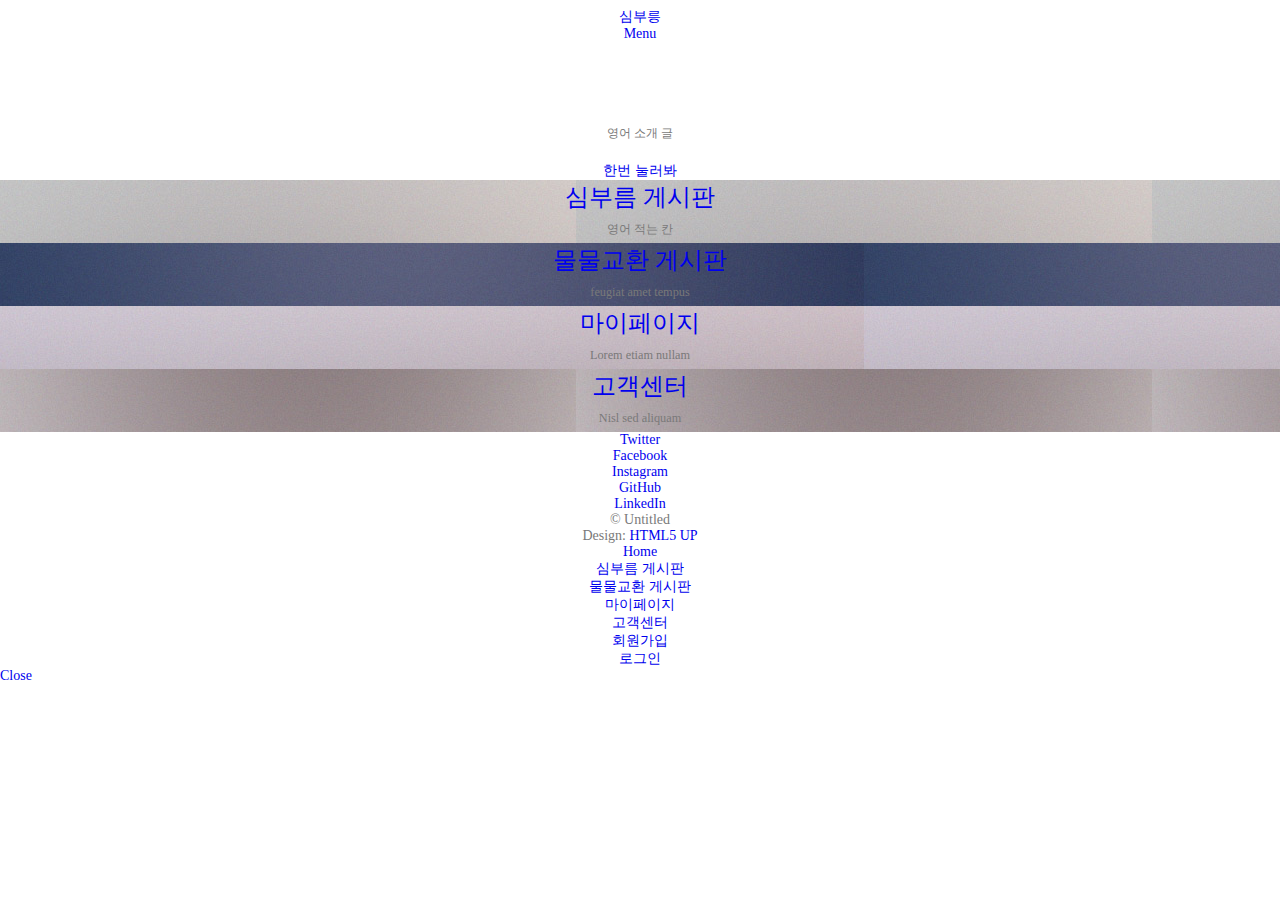
==== deliveryService/src/main/webapp/index.html @ dd6a8af1 "html, css 추가" ====
<!DOCTYPE HTML>
<!--
	Forty by HTML5 UP
	html5up.net | @ajlkn
	Free for personal and commercial use under the CCA 3.0 license (html5up.net/license)
-->
<html>
	<head>
		<title>심부릉</title>
		<meta charset="utf-8" />
		<meta name="viewport" content="width=device-width, initial-scale=1, user-scalable=no" />
		<link rel="stylesheet" href="assets/css/main.css" />
		<noscript><link rel="stylesheet" href="assets/css/noscript.css" /></noscript>
	</head>
	<body class="is-preload">

		<!-- Wrapper -->
			<div id="wrapper">

				<!-- Header -->
					<header id="header" class="alt">
						<a href="index.html" class="logo"><strong>심부릉</strong></a>
						<nav>
							<a href="#menu">Menu</a>
						</nav>
					</header>

				<!-- Menu -->
					<nav id="menu">
						<ul class="links">
							<li><a href="index.html">Home</a></li>
							<li><a href="deliveryBoard.html">심부름 게시판</a></li>
							<li><a href="Exchange.html">물물교환 게시판</a></li>
							<li><a href="myPage.html">마이페이지</a></li>
							<li><a href="callCenter.html">고객센터</a></li>
						</ul>
						<ul class="actions stacked">
							<li><a href="#" class="button fit">회원가입</a></li>
							<li><a href="login.html" class="button fit">로그인</a></li>
						</ul>
					</nav>

				<!-- Banner -->
					<section id="banner" class="major">
						<div class="inner">
							<header class="major">
								<h1>전대생 어서오고</h1>
							</header>
							<div class="content">
								<p>영어 소개 글</p>
								<ul class="actions">
									<li><a href="#one" class="button next scrolly">한번 눌러봐</a></li>
								</ul>
							</div>
						</div>
					</section>

				<!-- Main -->
					<div id="main">

						<!-- One -->
							<section id="one" class="tiles">
								<article>
									<span class="image">
										<img src="images/pic01.jpg" alt="" />
									</span>
									<header class="major">
										<h3><a href="deliveryBoard.html" class="link">심부름 게시판</a></h3>
										<p>영어 적는 칸</p>
									</header>
								</article>
								<article>
									<span class="image">
										<img src="images/pic02.jpg" alt="" />
									</span>
									<header class="major">
										<h3><a href="Exchange.html" class="link">물물교환 게시판</a></h3>
										<p>feugiat amet tempus</p>
									</header>
								</article>
								<article>
									<span class="image">
										<img src="images/pic03.jpg" alt="" />
									</span>
									<header class="major">
										<h3><a href="myPage.html" class="link">마이페이지</a></h3>
										<p>Lorem etiam nullam</p>
									</header>
								</article>
								<article>
									<span class="image">
										<img src="images/pic04.jpg" alt="" />
									</span>
									<header class="major">
										<h3><a href="callCenter.html" class="link">고객센터</a></h3>
										<p>Nisl sed aliquam</p>
									</header>
								</article>
								<!--  <article>
									<span class="image">
										<img src="images/pic05.jpg" alt="" />
									</span>
									<header class="major">
										<h3><a href="landing.html" class="link">Consequat</a></h3>
										<p>Ipsum dolor sit amet</p>
									</header>
								</article>
								<article>
									<span class="image">
										<img src="images/pic06.jpg" alt="" />
									</span>
									<header class="major">
										<h3><a href="landing.html" class="link">Etiam</a></h3>
										<p>Feugiat amet tempus</p>
									</header>
								</article>-->
							</section>

						<!-- Two -->
						<!-- <section id="two">
								<div class="inner">
									<header class="major">
										<h2>Massa libero</h2>
									</header>
									<p>Nullam et orci eu lorem consequat tincidunt vivamus et sagittis libero. Mauris aliquet magna magna sed nunc rhoncus pharetra. Pellentesque condimentum sem. In efficitur ligula tate urna. Maecenas laoreet massa vel lacinia pellentesque lorem ipsum dolor. Nullam et orci eu lorem consequat tincidunt. Vivamus et sagittis libero. Mauris aliquet magna magna sed nunc rhoncus amet pharetra et feugiat tempus.</p>
									<ul class="actions">
										<li><a href="landing.html" class="button next">Get Started</a></li>
									</ul>
								</div>
							</section> -->

					</div>

				<!-- Contact 
					<section id="contact">
						<div class="inner">
							<section>
								<form method="post" action="#">
									<div class="fields">
										<div class="field half">
											<label for="name">Name</label>
											<input type="text" name="name" id="name" />
										</div>
										<div class="field half">
											<label for="email">Email</label>
											<input type="text" name="email" id="email" />
										</div>
										<div class="field">
											<label for="message">Message</label>
											<textarea name="message" id="message" rows="6"></textarea>
										</div>
									</div>
									<ul class="actions">
										<li><input type="submit" value="Send Message" class="primary" /></li>
										<li><input type="reset" value="Clear" /></li>
									</ul>
								</form>
							</section>
							<section class="split">
								<section>
									<div class="contact-method">
										<span class="icon solid alt fa-envelope"></span>
										<h3>Email</h3>
										<a href="#">information@untitled.tld</a>
									</div>
								</section>
								<section>
									<div class="contact-method">
										<span class="icon solid alt fa-phone"></span>
										<h3>Phone</h3>
										<span>(000) 000-0000 x12387</span>
									</div>
								</section>
								<section>
									<div class="contact-method">
										<span class="icon solid alt fa-home"></span>
										<h3>Address</h3>
										<span>1234 Somewhere Road #5432<br />
										Nashville, TN 00000<br />
										United States of America</span>
									</div>
								</section>
							</section>
						</div>
					</section>-->

				<!-- Footer -->
					<footer id="footer">
						<div class="inner">
							<ul class="icons">
								<li><a href="#" class="icon brands alt fa-twitter"><span class="label">Twitter</span></a></li>
								<li><a href="#" class="icon brands alt fa-facebook-f"><span class="label">Facebook</span></a></li>
								<li><a href="#" class="icon brands alt fa-instagram"><span class="label">Instagram</span></a></li>
								<li><a href="#" class="icon brands alt fa-github"><span class="label">GitHub</span></a></li>
								<li><a href="#" class="icon brands alt fa-linkedin-in"><span class="label">LinkedIn</span></a></li>
							</ul>
							<ul class="copyright">
								<li>&copy; Untitled</li><li>Design: <a href="https://html5up.net">HTML5 UP</a></li>
							</ul>
						</div>
					</footer>

			</div>

		<!-- Scripts -->
			<script src="assets/js/jquery.min.js"></script>
			<script src="assets/js/jquery.scrolly.min.js"></script>
			<script src="assets/js/jquery.scrollex.min.js"></script>
			<script src="assets/js/browser.min.js"></script>
			<script src="assets/js/breakpoints.min.js"></script>
			<script src="assets/js/util.js"></script>
			<script src="assets/js/main.js"></script>

	</body>
</html>
---- deliveryService/src/main/webapp/assets/css/main.css ----
/*
Author: Bootstrapthemes
Author URI: http://bootstrapthemes.co
*/
/* ==========================================================================
   Author's custom styles
   ========================================================================== */
html,
body {
    background-color: #fff;
    font-size: 14px;
    color: #797979;
    width: 100%;
    padding: 0;
    margin-left: 0;
    margin-right: 0;
    font-weight: 300;
    width:100%;
    font-family: 'ralewayregular';
}
.preloader {
    position: fixed;
    top: 0;
    left: 0;
    right: 0;
    bottom: 0;
    background-color: #fefefe;
    z-index: 99999;
    height: 100%;
    width: 100%;
    overflow: hidden !important;
}

.loaded {
    width: 60px;
    height: 60px;
    position: absolute;
    left: 50%;
    top: 50%;
    background-image: url(../images/loading.gif);
    background-repeat: no-repeat;
    background-position: center;
    -moz-background-size: cover;
    background-size: cover;
    margin: -20px 0 0 -20px;
}
img {
    -moz-user-select: none;
    -webkit-user-select: none;
    -ms-user-select: none;
    user-select: none;
    -webkit-user-drag: none;
    user-drag: none;
}
a,
a:hover,
a:active,
a:focus {
    text-decoration: none;
    outline: none;
}
a,
button,
a span {
    -webkit-transition: 0.2s ease-in-out;
    -o-transition: 0.2s ease-in-out;
    transition: 0.2s ease-in-out;
}

.btn:focus,
.btn:active {
    outline: inherit;
}
*,
*:before,
*:after {
    -webkit-box-sizing: border-box;
    -moz-box-sizing: border-box;
    box-sizing: border-box;
    /*    direction: rtl;*/
}
p {
    margin: 0 0 15px;

}

.clear {
    clear: both;
}

img {
    max-width: 100%;
}
textarea,
input[type="text"],
input[type="password"],
input[type="datetime"],
input[type="datetime-local"],
input[type="date"],
input[type="month"],
input[type="time"],
input[type="week"],
input[type="number"],
input[type="email"],
input[type="url"],
input[type="search"],
input[type="tel"],
input[type="color"],
.uneditable-input {
    outline: none;
}

.form-control {
    display: inline-block;
    height: 38px;
    padding: 10px 2px;
    font-size: 14px;
    line-height: 1.42857143;
    color: #000;
    background-color: #fff;
    background-image: none;
    border: 0px solid #ccc;
    border-radius: 0px;
    -webkit-box-shadow: inset 0 0px 0px rgba(0,0,0,.00);
    box-shadow: inset 0 0px 0px rgba(0,0,0,.00);
    -webkit-transition: border-color ease-in-out .15s,-webkit-box-shadow ease-in-out .15s;
    -o-transition: border-color ease-in-out .15s,box-shadow ease-in-out .15s;
    transition: border-color ease-in-out .15s,box-shadow ease-in-out .15s;
    border-bottom: 2px solid #ddd;
}
/*.form-control:focus {
    border-color: #bcefeb;
}*/
.form-control:focus {
    border-color: #bcefeb;
    outline: 0;
    -webkit-box-shadow: inset 0 0px 0px rgba(0,0,0,.075),0 0 0px rgba(102,175,233,.6);
    box-shadow: inset 0 0px 0px rgba(0,0,0,.075),0 0 0px rgba(102,175,233,.6);
}
h1,h2,h3,p,div{
	text-align: center;
}

h1,
h2,
h3 {
    font-weight: 300;
    margin: 0;
    text-align: center;
}
h4,
h5 {
    font-weight: 300;
    margin: 0;
    line-height: 2rem;
}
h1 {
    font-family: 'open_sansbold';
    font-size: 5.143rem;
    line-height: 5.5rem;
    color:#fff;
    letter-spacing: .4rem;
}
h2 {
    font-family: 'source_sans_probold';
    font-size:2.571rem;
    line-height: 3rem;
    text-transform: uppercase;

}
h3 {
    font-family: 'source_sans_proregular';
    font-size:1.714rem;
    line-height: 2.5rem; 
    color:#fff;
}
h4 {
    font-family: 'open_sanssemibold';
    font-size: 1.286rem;
    line-height: 2rem;
    margin-bottom: 1rem;
    text-transform: uppercase;
}
/*h5 {
    font-size: 1.125rem;
    margin-bottom: 1rem;
    color:#223d61;
    text-transform: uppercase;
}
h6 {
    font-size: 1rem;
    margin-bottom: .9rem;
}*/
p {
    line-height: 2rem;
    font-size: 0.875rem;
}
p:last-child {
    margin-bottom: 0px;
}
/*.home-wrap h1,*/
.home-wrap h2,
.home-wrap h3,
.home-wrap h4,
.home-wrap h5,
.home-wrap p {
    color: #ffffff;
    /*font-family: 'roboto', sans-serif;*/
}
.textwhite {
    color: #fff;
}
.colorstext {
    color: #5e9a28;
}
.coloricon i {
    color: #5e9a28;
}
.colorsbg {
    background: #5e9a28;
    color: #ffffff;
}

.lightbg {
    background-color: #f9f9f9;
}
.transition {
    -webkit-transition: all 300ms linear;
    -moz-transition: all 300ms linear;
    -o-transition: all 300ms linear;
    -ms-transition: all 300ms linear;
    transition: all 300ms linear;
}

.outofsectiontext{
    margin-top: 40px;
}

/*
Section
*/
.sections {
    padding-top:85px;
    padding-bottom: 105px;
    /*overflow: hidden;*/
}
.sections.footer {
    padding-bottom: 80px;
}
section .subtitle h5 {
    margin-top: 10px;
    font-size: 1.3rem;
}
.parallax-section {
    max-width: 100%;
    color: #ffffff;
}
section .title-half h2 {
    font-size: 3rem;
    line-height: 4rem;
    font-weight: 300;
    margin-bottom: 1.4rem;
}
section .subtitle-half h5 {
    font-weight: 100;
    font-size: 17px;
}
ul{
    margin:0;
    padding:0;
    list-style:none;
}

.heading {
    margin-bottom: 4rem;
}
.overlay {
    background-color: rgba(230,190,136);
    width: 100%;
    height: 100%;
}
/*.map-overlay {
    background-color: rgba(255, 114, 0, 0.75);
    width: 100%;
    height:auto;
}
.video_overlay {
    background-color: rgba(41, 39, 34, 0.75);
    width: 100%;
    height: auto;
}*/

.no-padding {
    padding: 0 !important;
    margin:0 !important;
}
.fluid-blocks-col {
    padding: 70px 40px 0 80px;
}
.fluid-blocks-col-right {
    padding: 70px 80px 0 40px;
}
/*
Separator
*/
.separator {
    width: 10px;
    height: 10px;
    margin: 20px auto;
    background: #e74c3c;
    position: relative;
    display: inline-block;
    border-radius: 50%;
}
.separator:after {
    position: absolute;
    left:5%;
    bottom:4px;
    height: 1px;
    width: 80px;
    background: #eee;
    content:"";
    display: inline-block;
    margin-left: 20px;
}
.separator:before {
    position: absolute;
    right: 5%;
    bottom:4px;
    height: 1px;
    width: 80px;
    background: #eee;
    content:"";
    display: inline-block;
    margin-right: 20px;
}
.separator2 {
    height: 4px;
    width:40px;
    margin: 10px 0px;
    background: #eeeeee;
    position: relative;
}

.separator3 {
    height: 2px;
    width: 40px;
    margin:20px auto;
    background: #888888;
}
.separator4 {
    height: 2px;
    width: 30px;
    margin:20px 0px;
    background: #f38181;
}


.divider{
    height: 1px;
    background: #eee;
    width:100%;
    overflow: hidden;
}
/*section:nth-of-type(odd) {
    background-color: #F9F9F9;
}*/
/*
Button
*/
.btn-primary.active.focus,
.btn-primary.active:focus,
.btn-primary.active:hover,
.btn-primary:active.focus,
.btn-primary:active:focus,
.btn-primary:active:hover,
.open > .dropdown-toggle.btn-primary.focus,
.open > .dropdown-toggle.btn-primary:focus,
.open > .dropdown-toggle.btn-primary:hover,
.btn-primary.focus,
.btn-primary:focus,
.btn-primary.disabled,
.btn-primary.disabled:hover {
    color: #ffffff;
    background-color: #e74c3c;
    border-color: #e74c3c;
}
.btn-primary:hover, .btn-primary:focus, .btn-primary.focus, .btn-primary:active, .btn-primary.active, .open>.dropdown-toggle.btn-primary {
    color: #fff;
    background-color: #e74c3c;
    border-color: #e74c3c;
}
.btn {
    display: inline-block;
    min-width: 150px;
    text-align: center;
    color: #fff;
    letter-spacing: 1px;
    margin: 0;
    font-size:0.8125rem;
    border-radius: 0px;
    margin-top: 20px;
    transition: .5s;
    border: 1px solid #e74c3c;
    font-family: 'open_sansbold';
    padding: 0.8rem 3rem;
    transition: all 0.6s;
    border-radius: 2px;

}
.btn:hover{
    box-shadow: 0px 2px 2px 1px rgba(221, 221, 221, 0.6);
    color:#fff;
}
.btn-default{
    background: transparent;
    border:1px solid #fff;
    padding: 1.125rem 3rem;
}
.btn-default:hover{
    background: #e74c3c;
    border:1px solid #e74c3c;
}
.btn-lg{
    background: #e74c3c;
    padding: 1.125rem 3rem;
}
.btn-md{
    background: #999999;
    padding: 1rem 2rem;
    border: 1px solid transparent;
}

/*
Extra height css
*/
.margin-top-20 {
    margin-top: 20px;
}
.margin-bottom-20 {
    margin-bottom: 20px;
}
.margin-top-40 {
    margin-top: 40px;
}
.margin-bottom-40 {
    margin-bottom: 40px;
}
.margin-top-60 {
    margin-top: 60px;
}
.margin-80 {
    margin-top: 80px;
    margin-bottom: 80px;
}
.margin-bottom-60 {
    margin-bottom: 60px;
}
.margin-top-80 {
    margin-top: 80px;
}
.margin-bottom-80 {
    margin-bottom: 80px;
}
.m_t_10{
    margin-right:10px;
}
.padding-top-20 {
    padding-top: 1.33rem;
}
.padding-bottom-20 {
    padding-bottom: 1.33rem;
}
.padding-top-40 {
    padding-top: 2.66rem;
}
.padding-bottom-40 {
    padding-bottom: 2.66rem;
}
.padding-top-60 {
    padding-top: 5rem;
}
.padding-bottom-60 {
    padding-bottom: 5rem;
}
.padding-top-90 {
    padding-top: 6.429rem;
}
.padding-bottom-90 {
    padding-bottom: 6.429rem;
}
.padding-bottom-0 {
    padding-bottom: 0;
}
.p_l_r{
    padding-left: 5.714rem;
    padding-right: 5.714rem;
}
/*padding*/
.padding-twenty {
    padding: 10px 0;
}
.padding-fourty {
    padding: 20px 0;
}
.padding-sixty {
    padding: 30px 0;
}
.padding-eighty {
    padding: 40px 0;
}
h1 span {
    color: #5e9a28;
    font-weight: 400;
}

/*for placeholder changes*/

input::-webkit-input-placeholder {
    color: #ddd;
}
input::-moz-placeholder {
    color: #ddd;
}
input::-ms-input-placeholder {
    color: #ddd;
}

/*for image bg*/


/*.img-bg{
  background: url(../images/home-msg.jpg) no-repeat center top fixed;
  background-size
  -moz-background-size: cover;
  -webkit-background-size: cover;
  -o-background-size: cover;
  background-size: cover;
  width: 100%;
  overflow: hidden;
}*/
/* navbar section */
.menu-scroll {
    padding-top: 0px;
    padding-bottom: 0px;
    position: fixed;
    top: 0; 
    left: 0; 
    right: 0; 
    z-index: 300;
    box-shadow: 0 6px 12px rgba(0, 0, 0, .175);
    -webkit-box-shadow: 0 6px 12px rgba(0, 0, 0, .175);
    background-color:rgba(34, 61, 97, 0.64);
    -webkit-transition:all .3s;
    -moz-transition:all .3s;
    transition:all .3s;
    height: 75px;

}
.main_menu_bg{
    margin-top: 0px;
    background-color: transparent;
}
.main_menu_bg .navbar-default {
    background-color: transparent; 
    border-color: transparent; 
    transition: all .6s;
    margin: 15px auto;
}
.navbar-default .navbar-nav>li>a:hover, .navbar-default .navbar-nav>li>a:focus{
    color:#e74c3c;
    background: transparent;
}
.main_menu_bg .navbar {}

.main_menu_bg .navbar-default .navbar-nav>.active>a, .navbar-default .navbar-nav>.active>a:hover, .navbar-default .navbar-nav>.active>a:focus{
    color: #e74c3c;
    padding-bottom: 22px;
    border-bottom: 1px solid #e74c3c;
    background: transparent;

}

.main_menu_bg .navbar-nav>li>a {
    padding-top: 15px;
    padding-bottom: 20px;
    text-transform: uppercase;
    font-size: 0.875rem;
    color: #fff;
}
.navbar-brand {
    padding: 0px 15px;
}
.navbar-brand>img {
    max-width: 80%;
}
.navbar-default .navbar-nav>.open>a, .navbar-default .navbar-nav>.open>a:hover, .navbar-default .navbar-nav>.open>a:focus{
    background-color:transparent;
    color:#f5c239;

}

.dropdown-menu {
    min-width: 160px;
    padding: 0px;
    margin: 2px 0 0;
    font-size: 14px;
    text-align: left;
    list-style: none;
    background-color: transparent;
    -webkit-background-clip: padding-box;
    background-clip: padding-box; 
    border: 0px solid #ccc; 
    border: 0px solid rgba(0,0,0,.15); 
    border-radius: 0px; 
    -webkit-box-shadow: 0 0px 0px rgba(0,0,0,.175); 
    box-shadow: 0 0px 0px 
}

/*.dropdown-menu .navbar-form .form-group input[type="text"]{
    background-color:rgba(34, 61, 97, 0.68);
    border: 1px solid #e74c3c;
    color:#e74c3c;
    width: 300px;
}
.dropdown-menu .navbar-form .form-group .form-control::-webkit-input-placeholder{
    color: #e74c3c;
    opacity: 1; 
}
.dropdown-menu .navbar-form {
    margin-right: -30px;
}*/

/* .scrooldown{
    position: absolute;
    left: 48.5%;
    bottom: -2%;
    width: 40px;
    height: 40px;
    line-height: 48px;
    background: #f4f5f9;
    border-radius: 50%;
    text-align: center;
    z-index: 9;
}*/
.scrooldown a i{
    font-size:1.5rem;
    color:#e74c3c;
}


.culmn{
    width:100%;
    overflow: hidden;
}
/*heading title all area*/
.head_title{
    margin-bottom:90px;
}
.head_title h3{
    color:#413d4b;
}
.head_title .subtitle{
    margin-top:30px;
}
/*home section*/
.home{
    background: url(../images/homebg.jpg) no-repeat center center;
    background-size: cover;
}
.home_skew_border{
    position: relative;
}
.home_skew_border:after{
    position: absolute;
    left:0;
    bottom:0;
    content: "";
    width: 0;
    height: 0;
    border-bottom: 86px solid #fff;
    border-right: 680px solid transparent;

}
.home_skew_border:before{
    position: absolute;
    right:0;
    bottom:0;
    content: "";
    width: 0;
    height: 0;
    border-bottom: 86px solid #fff;
    border-left: 680px solid transparent;
}
.main_home{
    padding-top: 250px;
    padding-bottom: 250px;
    display: block;
}


.main_home h1{
    color: #fff;
    margin-bottom:20px;
}
.main_home p{
    color: #fff;
    max-width: 60%;
    margin: 0 auto;
    padding-bottom: 30px;
    font-size:1.125rem;

}

.slick-prev:hover, .slick-prev:focus, .slick-next:hover, .slick-next:focus {
    color: #fff;
    outline: none;
    background: #e74c3c;
}
.slick-arrow{
    background: #ddd;
    color:#000;
}
.main_home_slider i{
    width:40px;
    height: 40px;
    line-height: 40px;
    color:#fff;
    background: #e74c3c;
}
.main_home_slider i.nextprevleft{
    width:40px;
    height: 40px;
    line-height: 40px;
    color:#000;
    background: #716a65;
    float: left;
    position: absolute;
    z-index: 999;
    top: 400px;
    font-size:1.5rem;
    transition: all 0.6s;
    left:-60px;
}
.main_home_slider i.nextprevright{
    width: 40px;
    height: 40px;
    line-height: 40px;
    color: #000;
    background: #716a65;
    float: right;
    position: absolute;
    z-index: 999;
    top: 400px;
    font-size:1.5rem;
    transition: all 0.6s;
    right: -50px;
}
.main_home_slider i.nextprevleft:hover{
    color:#fff;
    background: #e74c3c;
}
.main_home_slider i.nextprevright:hover{
    color: #fff;
    background: #e74c3c;
}

/*==================================================================
            Feature section Style
====================================================================*/

.main_feature{}
.main_feature .single_feature{}
.main_feature .single_feature:hover .single_feature_icon{
    border-color:#e74c3c;
    transform: rotate(45deg);
}
.main_feature .single_feature:hover .single_feature_icon i{
    transform: rotate(-45deg);
}
.main_feature .single_feature:hover h4{
    color:#e74c3c;
}
.main_feature .single_feature .single_feature_icon{
    border:1px solid #ddd;
    width:70px;
    height: 70px;
    line-height: 70px;
    margin:20px auto;
    transition: all 0.6s;
}
.main_feature .single_feature i{
    margin-bottom:30px;
    color:#e74c3c;
    transition: all 0.6s;
}
.main_feature .single_feature h4{
    transition: all 0.6s;
}

/*==================================================================
            History section Style
====================================================================*/
.main_history{

}
.main_history .single_history_content .head_title h2{
    border-left:6px solid #e74c3c;
    padding-left: 30px;
}


/*==================================================================
            service section Style
====================================================================*/
.main_service .head_title{
    padding: 100px 0px 40px 0px;
    margin-bottom: 0px;
}
.main_service .head_title h2{
    margin-right: 12%;
    border-right: 6px solid #e74c3c;
    color:#fff;
    padding-right: 5%;
}
.main_service .single_service_img {
    position: relative;
    height: 676px;
}
.main_service .single_service_img img {
    width: 100%;
    height: 100%;
}

.main_service .single_service.single_service_text {
    margin-right:0px;
    background: #202020;
}
.main_service .single_service.single_service_text .single_service_icon i{
    background: #f4f5f9;
    width:70px;
    height: 70px;
    line-height: 70px;
    text-align: center;
    color:#e74c3c;
    position: relative;
    z-index: 9;
    border:5px solid rgba(0, 0, 0, 0.2);
    border-radius: 50%;
    font-size: 1.875rem;
}

.main_service .single_service.single_service_text .single_service_right_text {
    width: 96%;
}
.main_service .single_service.single_service_text .single_service_right_text h4{
    color:#e74c3c;
}
.main_service .single_service.single_service_text .single_service_right_text p{
    color:#999999;
    font-family: 'source_sans_proregular';
}
/*======================================================================
                    portfolio section css
========================================================================*/
.btn-md:active, .btn-md.active {
    background-image: none;
    outline: 0;
    -webkit-box-shadow: inset 0 0px 0px rgba(0,0,0,.125);
    box-shadow: inset 0 0px 0px rgba(0,0,0,.125);
}
button.btn-md:focus, .btn:active:focus, .btn.active:focus, .btn.focus, .btn:active.focus, .btn.active.focus{
    outline:none;
    color:#e74c3c;
}
button.btn-md {
    text-align: center;
    color: #444;
    letter-spacing: 1px;
    margin: 0;
    font-size: 0.8125rem;
    border-radius: 0px;
    margin-top: 0px;
    background-color: transparent;
    transition: .5s;
    border: 0px solid #e74c3c;
    font-family: 'montserratregular';
}
button.btn-md:hover {
    background-color: transparent;
    color: #e74c3c;
    text-decoration: none;
    border: 0px solid #f4720a;
}
.portfolio .toolbar{
    margin-bottom:50px;
}
#portfoliowork {  
    margin: 1rem 0;
    -webkit-column-count: 4; 
    -moz-column-count: 4;
    column-count: 4;
    -webkit-column-gap: 0rem;
    -moz-column-gap: 0rem;
    column-gap: 0rem;
    -webkit-column-width: 33.33333333333333%;
    -moz-column-width: 33.33333333333333%;
    column-width: 33.33333333333333%;
}
.tile { 
    display: none;

}
.scale-anm {
    margin: 0px;
    width: 100%;
    /*margin-bottom: -6px;*/
}


.tile img {
    height: auto;
    display: inline-block; 
    width: 100%;
}

.single_portfolio{
    position: relative;

}
.single_portfolio:hover .grid_item_overlay{
    opacity: 1;
}

.grid_item_overlay{
    position: absolute;
    left:10%;
    top:10%;
    width:80%;
    height: 80%;
    background: rgba(231,76,60,0.6);
    color:#fff;
    padding: 20px;
    opacity: 0;
    transition: 0.6s;
    padding-top:35%;
    z-index: 99;
}
.g_overlay_1{
    padding-top:16%;
}
.g_overlay_2{
    padding-top: 85%;
}

.grid_item_overlay a i{
    width:30px;
    height: 30px;
    line-height: 30px;
    text-align: center;
    border:1px solid #fff;
    color:#fff;
    display: inline-block;
    background: transparent;
}
.grid_item_overlay a:hover i{
    color:#e74c3c;
    background: #fff;
}

/*========================================================================
                    Study Section Css
==========================================================================*/
.study{
    background: #f4f5f9;
}
.main_study_area{
    overflow: hidden;
}
.slick-active{
    outline: none;
}
.single_study_text{
    background: #fff;
    position: absolute;
    right:-15%;
    top:85px;
    width:100%;
    z-index: 9;
    padding: 10% 20%;
}
.single_study_text .s_study_icon{
    background: #e74c3c;
    width:60px;
    height: 60px;
    line-height: 60px;
    color:#fff;
    transform: rotate(45deg);
    margin: 30px auto;
}
.single_study_text .s_study_icon i{
    transform: rotate(-45deg);
}
.single_study_right_img{
    position: relative;
}


/*=====================================================================
                    counter section css
=======================================================================*/
.counter{
    background: url(../images/counterbg.jpg) no-repeat top center;
    background-size: cover;
}
.counter .main_counter_area{
    padding:80px 20px;
}

.main_counter_area .single_counter h2{
    color:#fff;
    font-size:2.8125rem;
}
.main_counter_area .single_counter i{
    color: #fff;
    font-size: 1.875rem;
    display: inline-block;
    border: 1px solid #fff;
    width: 70px;
    height: 70px;
    line-height: 70px;
    border-radius: 50%;
    margin-bottom: 30px;
    margin-top: 20px;
}
.main_counter_area .single_counter h4{
    color:#fff;
    font-size:0.8125rem;
    text-transform: lowercase;
}

/* Pricing2 Section */

.main_pricing_area{
    overflow: hidden;
}

.single_pricing{
    text-align: center;
    margin-top: 20px;
    transition: all 0.35s ease-in-out;
    -moz-transition: all 0.35s ease-in-out;
    -webkit-transition: all 0.35s ease-in-out;
    -o-transition: all 0.35s ease-in-out;
    -ms-transition: all 0.35s ease-in-out;
}
.single_pricing:hover{
    box-shadow: 0px 1px 10px 1px #ccc;

}
.pricing_business .pricing_head{
    background:#e74c3c;
}
.pricing_business .pricing_head .p_r{
    color:#e74c3c;
}
.pricing_business .pricing_head h3{
    color:#fff;
}
.pricing_business .btn-md{
    background: #e74c3c;
}


.pricing_head{
    padding: 30px 0px;
    background: #999999;
    position: relative;
    height: 200px;  
}
.pricing_head h3{
    text-transform:uppercase;
    color:#fff;
    font-size:24px;
}
.pricing_head .pricing_price{
    background: #fff;
    position: absolute;
    left: 30%;
    bottom: -30%;
    width: 150px;
    height: 150px;
    margin:0 auto;
    padding: 30px 0px;
    border-radius: 50%;
    box-shadow: 0px 0px 0px 10px rgba(244,245,249,0.3);
}
.pricing_head .pricing_price .p_r{
    font-family: 'source_sans_probold';
    font-size:2.822rem;
}
.pricing_head .pricing_price .m_t{
    font-family: 'source_sans_proregular';
    font-size:0.941rem;
}
.pricing_body{
    background: #f4f5f9;
    padding: 80px 0px 30px 0px;
}
.single_pricing ul{


}
.single_pricing ul li{
    line-height:45px;
    height:45px;
    font-size:18px;
    font-family: 'open_sanssemibold';
}

.single_pricing a{
    margin-top:30px;
}



/*video section css*/

/*.video{
    background: url(../images/videobg.jpg) no-repeat top center;
    background-size:cover;
}
.video .main_video{
    padding: 220px 0px 160px 0px;
    overflow: hidden;
}
.video .icon{}
.video .icon h3{
    color:#fff;
    margin-top:30px;
    margin-bottom: 0px;
}*/


/*about section css*/





/* Team section css */
.main_team_area{
    background: url(../images/teambg.jpg) no-repeat scroll top center;
    background-size: cover;
    position: relative;
    height: 650px;
}
.main_team_area:before{
    width: 100%;
    height: 100%;
    position: absolute;
    left:0;
    bottom:0;
    content:"";
    background: url(../images/teambg2.png) no-repeat bottom center;  
}
.main_team ul li{
    text-align: center;

}
.main_team ul li:nth-child(1){
    width: 15%;
    display: inline-block;
    float: left;
    margin-left: 3%;
    position: absolute;
    left:1%;
    top:96%;
}
.main_team ul li:nth-child(2){
    width: 15%;
    display: inline-block;
    float: left;
    margin-left: 3%;
    position: absolute;
    left:19%;
    top:85%;
}
.main_team ul li:nth-child(3){
    width: 15%;
    display: inline-block;
    float: left;
    margin-left: 3%;
    position: absolute;
    left:37%;
    top:87%;
}
.main_team ul li:nth-child(4){
    width: 15%;
    display: inline-block;
    float: left;
    margin-left: 3%;
    position: absolute;
    left:55%;
    top:97%;
}
.main_team ul li:nth-child(5){
    width: 15%;
    display: inline-block;
    float: left;
    margin-left: 3%;
    position: absolute;
    left:73%;
    top:94%;
}
.main_team ul li .single_team_img img{
    width:60px;
    height: 60px;
    margin:20px auto;
    border-radius: 50%;
    box-shadow: 0px 0px 0px 3px rgba(231, 76, 60, 0.65);
}

li:hover .single_team_img img{
    transform: scale(1.08);
}
li:hover .single_team_text{
    opacity: 1;
}
li .single_team_text{
    padding: 10px 20px;
    width:100%;
    opacity:0;
    transition: all 0.6s;
    text-align: center;
    display: block;
    height: 80px;
}
li .single_team_text h4{
    margin-bottom: .0rem;
    display: inline-block;
    text-transform:none ;
    color:#e74c3c;
}
li .single_team_text p{
    color:#fff;
}




/* Carousel */
.testimonial{
    background: url(../images/testbg.jpg) no-repeat center center;
    background-size: cover;
}
.main_testimonial {
    color:#fff;
}
.main_testimonial .single_testimonial i{
    color:#fff;
    margin-bottom:30px;
    font-size:2rem;
    padding: 2px;
}
.main_testimonial .single_testimonial p{
    color:#fff;
    letter-spacing: .03rem;
}
.main_testimonial .single_testimonial .single_test_author{
    margin-bottom:40px;
    display: inline-block;
}
.main_testimonial .single_testimonial .single_test_author h4{
    color:#fff;
    margin-bottom:0px;
    font-size:1rem;
}
.main_testimonial .single_testimonial .single_test_author h4 span{
    font-family: 'ralewayregular'; 
}
.main_testimonial .single_testimonial .single_test_author p{
    color:#fff;
}

.main_testimonial .owl-theme .owl-dots .owl-dot span {
    -webkit-border-radius: 0px;
    -moz-border-radius: 0px;
    border-radius: 0px;
    transform: rotate(0deg);
}

/*====================================================================
                        clogo section css
======================================================================*/
.clogo{
    background: #f4f5f9;
}
.main_clogo{
    overflow: hidden;
}
.main_clogo a{
    height: 100px;
    display: inline-block;
    width: 100%;
    overflow: hidden;
    line-height: 100px;
    background: #fff;
    margin-bottom:30px;
    box-shadow: 1px 1px 1px 0px rgba(0,0,0, 0.25);
}


/*=================================================================
                            Blog Section
===================================================================*/
.blog{
    background: #f4f5f9;
}


.main_blog_content .single_blog_area .single_blog_text{
    background: #e74e3e;
    padding: 70px 30px 70px 50px;
    position: relative;
}
.main_blog_content .single_blog_area .single_blog_text.s_b_left:after{
    position: absolute;
    left:-8%;
    top:45%;
    content:"";
    width: 0;
    height: 0;
    border-top: 30px solid transparent;
    border-right: 30px solid #e74e3e;;
    border-bottom: 30px solid transparent;
}
.main_blog_content .single_blog_area .single_blog_text.s_b_right:after{
    position: absolute;
    right: -8%;
    top:45%;
    content:"";
    z-index: 9;
    width: 0;
    height: 0;
    border-top: 30px solid transparent;
    border-left: 30px solid #e74e3e;;
    border-bottom: 30px solid transparent;
}
.main_blog_content .single_blog_area .single_blog_text a.read_more{
    color:#fff;
}
.main_blog_content .single_blog_area .single_blog_img{
    width:100%;
    height: 417px;
    display: inline-block;
}
.main_blog_content .single_blog_area .single_blog_img img{
    width:100%;
    height: 100%;
}
/*contact section css*/
.contact{
    background:#f4f5f9;

}
.contact_info_content{
    background: #fff;
    overflow: hidden;
    box-shadow: 0px 0px 0px 3px rgba(0, 0, 0, 0.01);
}
.contact_info_content h3{
    color:#e74e3e;
    font-family: 'source_sans_prosemibold';
    margin-bottom: 19px;
}
.contact_info_content h4{
    font-family: 'open_sansregular';
}
.contact_info_content h4{
    margin:0;
    padding: 0;
}
.single_contant_left{
    background: #fff;
    overflow: hidden;
    box-shadow: 0px 0px 0px 3px rgba(0, 0, 0, 0.01);
}
.single_contact_info{
    margin-bottom:45px;
    overflow: hidden;
}

/*====================================================================
                        Trail Section 
======================================================================*/
.main_trial_area{
    background: url(../images/trailbg.jpg) no-repeat top center;
    overflow: hidden;
    background-size: cover;
    color:#fff;
}
.main_trial h2{
    text-transform: none;
    font-family: 'open_sansregular';
}
.main_trial h2 span{
    font-family: 'open_sansbold';
}
.main_trial h4{
    font-family: 'open_sansregular';
    text-transform: none;
}


/*=================================================================
                        footer section
===================================================================*/
.footer{
    background: #000000;
}
.main_footer{
    overflow: hidden;
    padding: 20px 0px;
}

.main_footer .flowus a i{
    color:#fff;
    font-size:1rem;
    padding: 5px;
    border-radius: 0;
    width:30px;
    height:30px;
    text-align: center;
    line-height: 18px;
    margin-top:10px;
}
.main_footer .flowus a i:hover{
    color:#e74c3c;
}

.copyright_text{
    text-align: right;
}
.copyright_text p{
    color:#fff;
    line-height: 25px;
    max-width: 100%;
    padding-top: 15px;
}
.copyright_text p i{
    padding:0px 10px;
    color:#ff0000;
}
.copyright_text p a{
    padding:0px 10px;
    color:#e74c3c;
}



/* scrollup */

.scrollup{
    width: 30px;
    height: 30px;
    border-radius: 15px;
    opacity: .3;
    position: fixed;
    bottom: 20px;
    right: 25px;
    color: #fff;
    cursor: pointer;
    background-color: #000;
    z-index: 1000;
    transition: opacity .5s, background-color .5s;
    -moz-transition: opacity .5s, background-color .5s;
    -webkit-transition: opacity .5s, background-color .5s;
}

.scrollup:hover {
    background: #e74c3c;
    opacity: 1;
}

.scrollup i {
    font-size: 13px;
    position: absolute;
    opacity: 1;
    color: #fff;
    left: 50%;
    top: 50%;
    margin-top: -7px;
    margin-left: -6px;
    text-decoration: none;

}
---- deliveryService/src/main/webapp/assets/css/noscript.css ----
/*
	Forty by HTML5 UP
	html5up.net | @ajlkn
	Free for personal and commercial use under the CCA 3.0 license (html5up.net/license)
*/

/* Banner */

	body.is-preload #banner:after {
		opacity: 0.85;
	}

	body.is-preload #banner > .inner {
		-moz-filter: none;
		-webkit-filter: none;
		-ms-filter: none;
		filter: none;
		-moz-transform: none;
		-webkit-transform: none;
		-ms-transform: none;
		transform: none;
		opacity: 1;
	}
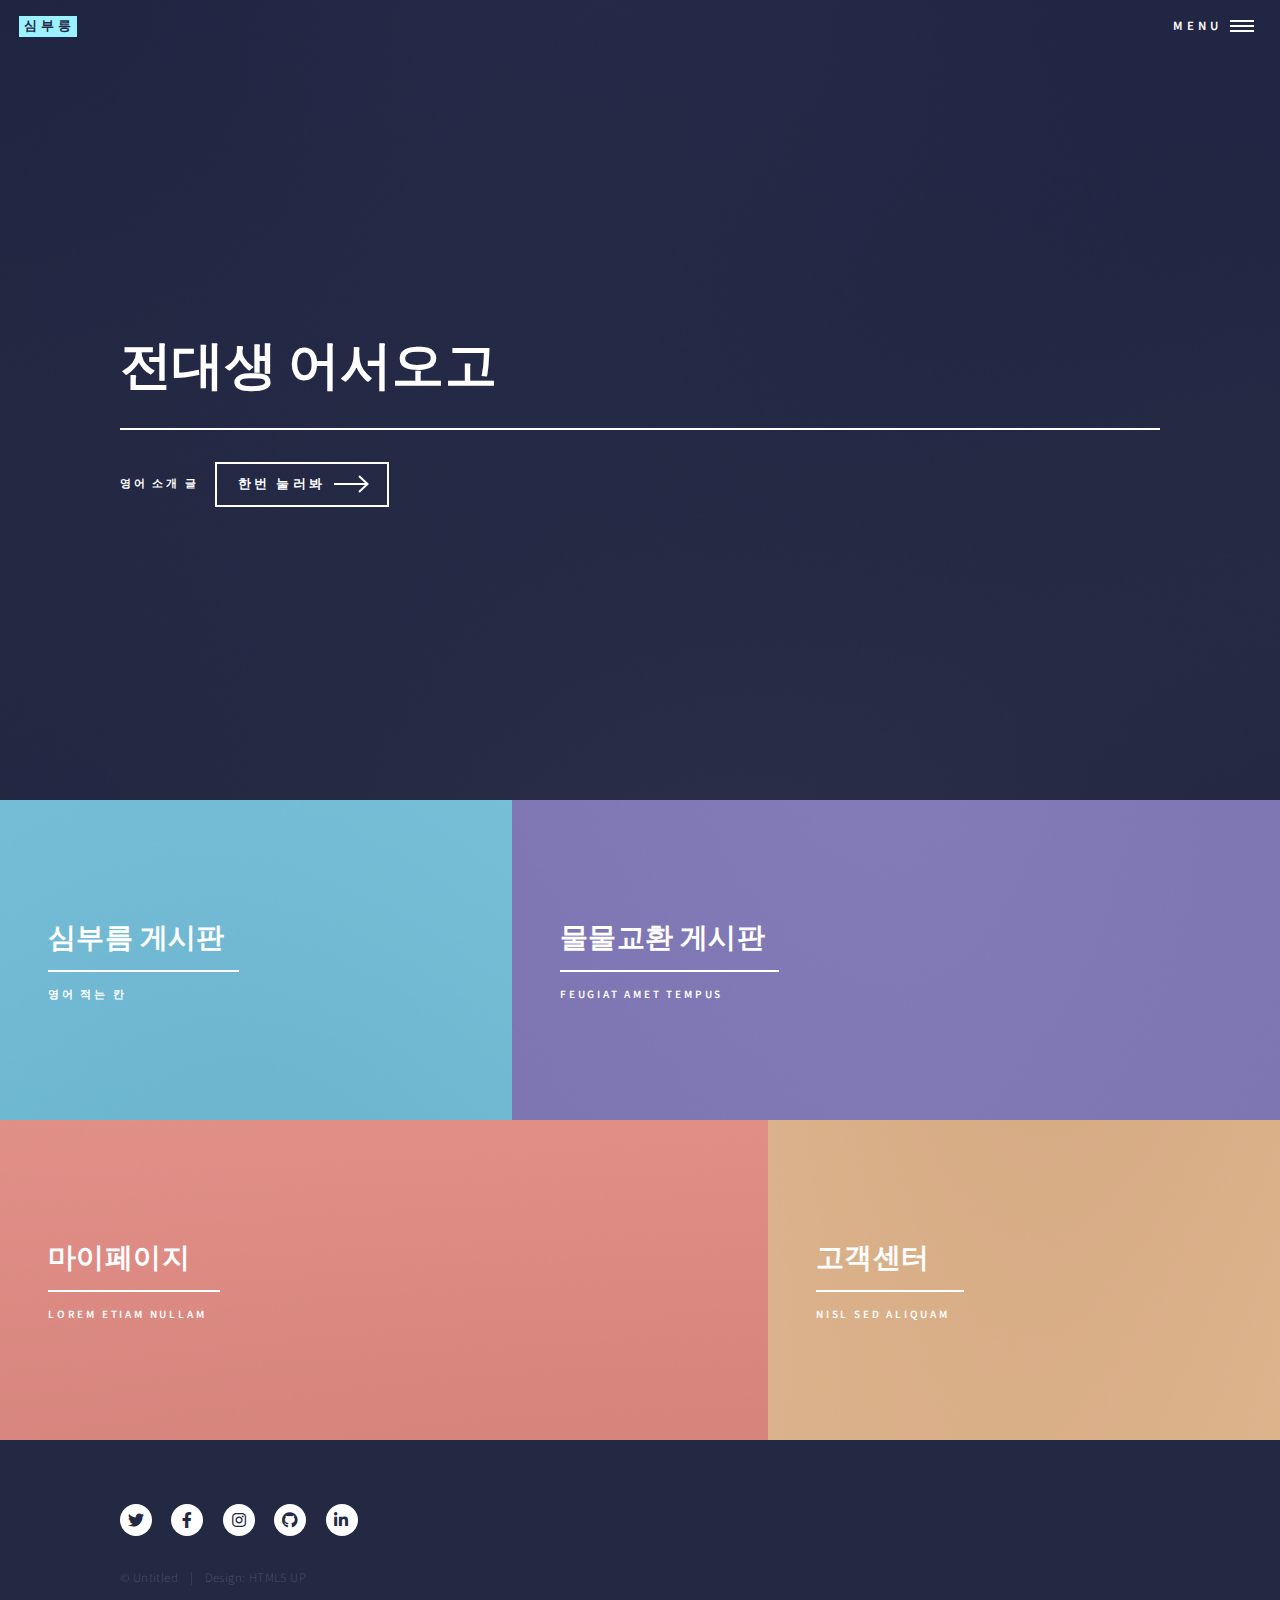
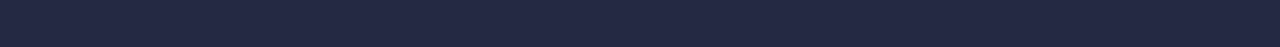
==== commit 5a1c3775: "html에서 main.css -> deliverymain.css 경로 수정" ====
--- a/deliveryService/src/main/webapp/index.html
+++ b/deliveryService/src/main/webapp/index.html
@@ -9,7 +9,7 @@
 		<title>심부릉</title>
 		<meta charset="utf-8" />
 		<meta name="viewport" content="width=device-width, initial-scale=1, user-scalable=no" />
-		<link rel="stylesheet" href="assets/css/main.css" />
+		<link rel="stylesheet" href="assets/css/deliverymain.css" />
 		<noscript><link rel="stylesheet" href="assets/css/noscript.css" /></noscript>
 	</head>
 	<body class="is-preload">
--- a/deliveryService/src/main/webapp/assets/css/deliverymain.css
+++ b/deliveryService/src/main/webapp/assets/css/deliverymain.css
@@ -0,0 +1,3958 @@
+@import url(fontawesome-all.min.css);
+@import url("https://fonts.googleapis.com/css?family=Source+Sans+Pro:300,300italic,600,600italic");
+
+/*
+	Forty by HTML5 UP
+	html5up.net | @ajlkn
+	Free for personal and commercial use under the CCA 3.0 license (html5up.net/license)
+*/
+/* ���� ��ü ���� css !! */
+
+html, body, div, span, applet, object,
+iframe, h1, h2, h3, h4, h5, h6, p, blockquote,
+pre, a, abbr, acronym, address, big, cite,
+code, del, dfn, em, img, ins, kbd, q, s, samp,
+small, strike, strong, sub, sup, tt, var, b,
+u, i, center, dl, dt, dd, ol, ul, li, fieldset,
+form, label, legend, table, caption, tbody,
+tfoot, thead, tr, th, td, article, aside,
+canvas, details, embed, figure, figcaption,
+footer, header, hgroup, menu, nav, output, ruby,
+section, summary, time, mark, audio, video {
+	margin: 0;
+	padding: 0;
+	border: 0;
+	font-size: 100%;
+	font: inherit;
+	vertical-align: baseline;
+	text-decoration: none;
+	text-decoration-line: none;
+	}
+
+article, aside, details, figcaption, figure,
+footer, header, hgroup, menu, nav, section {
+	display: block;}
+
+body {
+	line-height: 1;
+}
+
+ol, ul {
+	list-style: none;
+}
+
+blockquote, q {
+	quotes: none;
+}
+
+	blockquote:before, blockquote:after, q:before, q:after {
+		content: '';
+		content: none;
+	}
+
+table {
+	border-collapse: collapse;
+	border-spacing: 0;
+}
+
+body {
+	-webkit-text-size-adjust: none;
+}
+
+mark {
+	background-color: transparent;
+	color: inherit;
+}
+
+input::-moz-focus-inner {
+	border: 0;
+	padding: 0;
+}
+
+input, select, textarea {
+	-moz-appearance: none;
+	-webkit-appearance: none;
+	-ms-appearance: none;
+	appearance: none;
+}
+
+/* Basic */
+
+	@-ms-viewport {
+		width: device-width;
+	}
+
+	body {
+		-ms-overflow-style: scrollbar;
+	}
+
+	@media screen and (max-width: 480px) {
+
+		html, body {
+			min-width: 320px;
+		}
+
+	}
+
+	html {
+		box-sizing: border-box;
+	}
+
+	*, *:before, *:after {
+		box-sizing: inherit;
+	}
+
+	body {
+		background: #242943;
+	}
+
+		body.is-preload *, body.is-preload *:before, body.is-preload *:after {
+			-moz-animation: none !important;
+			-webkit-animation: none !important;
+			-ms-animation: none !important;
+			animation: none !important;
+			-moz-transition: none !important;
+			-webkit-transition: none !important;
+			-ms-transition: none !important;
+			transition: none !important;
+		}
+
+/* Type */
+
+	body, input, select, textarea {
+		color: #ffffff;
+		font-family: "Source Sans Pro", Helvetica, sans-serif;
+		font-size: 17pt;
+		font-weight: 300;
+		letter-spacing: 0.025em;
+		line-height: 1.65;
+	}
+
+		@media screen and (max-width: 1680px) {
+
+			body, input, select, textarea {
+				font-size: 14pt;
+			}
+
+		}
+
+		@media screen and (max-width: 1280px) {
+
+			body, input, select, textarea {
+				font-size: 12pt;
+			}
+
+		}
+
+		@media screen and (max-width: 360px) {
+
+			body, input, select, textarea {
+				font-size: 11pt;
+			}
+
+		}
+
+	a {
+		-moz-transition: color 0.2s ease-in-out, border-bottom-color 0.2s ease-in-out;
+		-webkit-transition: color 0.2s ease-in-out, border-bottom-color 0.2s ease-in-out;
+		-ms-transition: color 0.2s ease-in-out, border-bottom-color 0.2s ease-in-out;
+		transition: color 0.2s ease-in-out, border-bottom-color 0.2s ease-in-out;
+		
+		color: inherit;
+		text-decoration: none;
+	}
+
+		a:hover {
+			border-bottom-color: transparent;
+			color: #9bf1ff !important;
+		}
+
+		a:active {
+			color: #53e3fb !important;
+		}
+
+	strong, b {
+		color: #ffffff;
+		font-weight: 600;
+	}
+
+	em, i {
+		font-style: italic;
+	}
+
+	p {
+		margin: 0 0 2em 0;
+	}
+
+	h1, h2, h3, h4, h5, h6 {
+		color: #ffffff;
+		font-weight: 600;
+		line-height: 1.65;
+		margin: 0 0 1em 0;
+	}
+
+		h1 a, h2 a, h3 a, h4 a, h5 a, h6 a {
+			color: inherit;
+			border-bottom: 0;
+		}
+
+	h1 {
+		font-size: 2.5em;
+	}
+
+	h2 {
+		font-size: 1.75em;
+	}
+
+	h3 {
+		font-size: 1.35em;
+	}
+
+	h4 {
+		font-size: 1.1em;
+	}
+
+	h5 {
+		font-size: 0.9em;
+	}
+
+	h6 {
+		font-size: 0.7em;
+	}
+
+	@media screen and (max-width: 736px) {
+
+		h1 {
+			font-size: 2em;
+		}
+
+		h2 {
+			font-size: 1.5em;
+		}
+
+		h3 {
+			font-size: 1.25em;
+		}
+
+	}
+
+	sub {
+		font-size: 0.8em;
+		position: relative;
+		top: 0.5em;
+	}
+
+	sup {
+		font-size: 0.8em;
+		position: relative;
+		top: -0.5em;
+	}
+
+	blockquote {
+		border-left: solid 4px rgba(212, 212, 255, 0.1);
+		font-style: italic;
+		margin: 0 0 2em 0;
+		padding: 0.5em 0 0.5em 2em;
+	}
+
+	code {
+		background: rgba(212, 212, 255, 0.035);
+		font-family: "Courier New", monospace;
+		font-size: 0.9em;
+		margin: 0 0.25em;
+		padding: 0.25em 0.65em;
+	}
+
+	pre {
+		-webkit-overflow-scrolling: touch;
+		font-family: "Courier New", monospace;
+		font-size: 0.9em;
+		margin: 0 0 2em 0;
+	}
+
+		pre code {
+			display: block;
+			line-height: 1.75;
+			padding: 1em 1.5em;
+			overflow-x: auto;
+		}
+
+	hr {
+		border: 0;
+		border-bottom: solid 1px rgba(212, 212, 255, 0.1);
+		margin: 2em 0;
+	}
+
+		hr.major {
+			margin: 3em 0;
+		}
+
+	.align-left {
+		text-align: left;
+	}
+
+	.align-center {
+		text-align: center;
+	}
+
+	.align-right {
+		text-align: right;
+	}
+
+/* Row */
+
+	.row {
+		display: flex;
+		flex-wrap: wrap;
+		box-sizing: border-box;
+		align-items: stretch;
+		text-align: center;
+	}
+
+		.row > * {
+			box-sizing: border-box;
+		}
+
+		.row.gtr-uniform > * > :last-child {
+			margin-bottom: 0;
+		}
+
+		.row.aln-left {
+			justify-content: flex-start;
+		}
+
+		.row.aln-center {
+			justify-content: center;
+		}
+
+		.row.aln-right {
+			justify-content: flex-end;
+		}
+
+		.row.aln-top {
+			align-items: flex-start;
+		}
+
+		.row.aln-middle {
+			align-items: center;
+		}
+
+		.row.aln-bottom {
+			align-items: flex-end;
+		}
+
+		.row > .imp {
+			order: -1;
+		}
+
+		.row > .col-1 {
+			width: 8.33333%;
+		}
+
+		.row > .off-1 {
+			margin-left: 8.33333%;
+		}
+
+		.row > .col-2 {
+			width: 16.66667%;
+		}
+
+		.row > .off-2 {
+			margin-left: 16.66667%;
+		}
+
+		.row > .col-3 {
+			width: 25%;
+		}
+
+		.row > .off-3 {
+			margin-left: 25%;
+		}
+
+		.row > .col-4 {
+			width: 33.33333%;
+		}
+
+		.row > .off-4 {
+			margin-left: 33.33333%;
+		}
+
+		.row > .col-5 {
+			width: 41.66667%;
+		}
+
+		.row > .off-5 {
+			margin-left: 41.66667%;
+		}
+
+		.row > .col-6 {
+			width: 50%;
+			padding-bottom: 50px;
+		}
+
+		.row > .off-6 {
+			margin-left: 50%;
+		}
+
+		.row > .col-7 {
+			width: 58.33333%;
+		}
+
+		.row > .off-7 {
+			margin-left: 58.33333%;
+		}
+
+		.row > .col-8 {
+			width: 66.66667%;
+		}
+
+		.row > .off-8 {
+			margin-left: 66.66667%;
+		}
+
+		.row > .col-9 {
+			width: 75%;
+		}
+
+		.row > .off-9 {
+			margin-left: 75%;
+		}
+
+		.row > .col-10 {
+			width: 83.33333%;
+		}
+
+		.row > .off-10 {
+			margin-left: 83.33333%;
+		}
+
+		.row > .col-11 {
+			width: 91.66667%;
+		}
+
+		.row > .off-11 {
+			margin-left: 91.66667%;
+		}
+
+		.row > .col-12 {
+			width: 100%;
+		}
+
+		.row > .off-12 {
+			margin-left: 100%;
+		}
+
+		.row.gtr-0 {
+			margin-top: 0;
+			margin-left: 0em;
+		}
+
+			.row.gtr-0 > * {
+				padding: 0 0 0 0em;
+			}
+
+			.row.gtr-0.gtr-uniform {
+				margin-top: 0em;
+			}
+
+				.row.gtr-0.gtr-uniform > * {
+					padding-top: 0em;
+				}
+
+		.row.gtr-25 {
+			margin-top: 0;
+			margin-left: -0.5em;
+		}
+
+			.row.gtr-25 > * {
+				padding: 0 0 0 0.5em;
+			}
+
+			.row.gtr-25.gtr-uniform {
+				margin-top: -0.5em;
+			}
+
+				.row.gtr-25.gtr-uniform > * {
+					padding-top: 0.5em;
+				}
+
+		.row.gtr-50 {
+			margin-top: 0;
+			margin-left: -1em;
+		}
+
+			.row.gtr-50 > * {
+				padding: 0 0 0 1em;
+			}
+
+			.row.gtr-50.gtr-uniform {
+				margin-top: -1em;
+			}
+
+				.row.gtr-50.gtr-uniform > * {
+					padding-top: 1em;
+				}
+
+		.row {
+			margin-top: 0;
+			margin-left: -2em;
+		}
+
+			.row > * {
+				padding: 0 0 0 2em;
+			}
+
+			.row.gtr-uniform {
+				margin-top: -2em;
+			}
+
+				.row.gtr-uniform > * {
+					padding-top: 2em;
+				}
+
+		.row.gtr-150 {
+			margin-top: 0;
+			margin-left: -3em;
+		}
+
+			.row.gtr-150 > * {
+				padding: 0 0 0 3em;
+			}
+
+			.row.gtr-150.gtr-uniform {
+				margin-top: -3em;
+			}
+
+				.row.gtr-150.gtr-uniform > * {
+					padding-top: 3em;
+				}
+
+		.row.gtr-200 {
+			margin-top: 0;
+			margin-left: -4em;
+		}
+
+			.row.gtr-200 > * {
+				padding: 0 0 0 4em;
+			}
+
+			.row.gtr-200.gtr-uniform {
+				margin-top: -4em;
+			}
+
+				.row.gtr-200.gtr-uniform > * {
+					padding-top: 4em;
+				}
+
+		@media screen and (max-width: 1680px) {
+
+			.row {
+				display: flex;
+				flex-wrap: wrap;
+				box-sizing: border-box;
+				align-items: stretch;
+			}
+
+				.row > * {
+					box-sizing: border-box;
+				}
+
+				.row.gtr-uniform > * > :last-child {
+					margin-bottom: 0;
+				}
+
+				.row.aln-left {
+					justify-content: flex-start;
+				}
+
+				.row.aln-center {
+					justify-content: center;
+				}
+
+				.row.aln-right {
+					justify-content: flex-end;
+				}
+
+				.row.aln-top {
+					align-items: flex-start;
+				}
+
+				.row.aln-middle {
+					align-items: center;
+				}
+
+				.row.aln-bottom {
+					align-items: flex-end;
+				}
+
+				.row > .imp-xlarge {
+					order: -1;
+				}
+
+				.row > .col-1-xlarge {
+					width: 8.33333%;
+				}
+
+				.row > .off-1-xlarge {
+					margin-left: 8.33333%;
+				}
+
+				.row > .col-2-xlarge {
+					width: 16.66667%;
+				}
+
+				.row > .off-2-xlarge {
+					margin-left: 16.66667%;
+				}
+
+				.row > .col-3-xlarge {
+					width: 25%;
+				}
+
+				.row > .off-3-xlarge {
+					margin-left: 25%;
+				}
+
+				.row > .col-4-xlarge {
+					width: 33.33333%;
+				}
+
+				.row > .off-4-xlarge {
+					margin-left: 33.33333%;
+				}
+
+				.row > .col-5-xlarge {
+					width: 41.66667%;
+				}
+
+				.row > .off-5-xlarge {
+					margin-left: 41.66667%;
+				}
+
+				.row > .col-6-xlarge {
+					width: 50%;
+				}
+
+				.row > .off-6-xlarge {
+					margin-left: 50%;
+				}
+
+				.row > .col-7-xlarge {
+					width: 58.33333%;
+				}
+
+				.row > .off-7-xlarge {
+					margin-left: 58.33333%;
+				}
+
+				.row > .col-8-xlarge {
+					width: 66.66667%;
+				}
+
+				.row > .off-8-xlarge {
+					margin-left: 66.66667%;
+				}
+
+				.row > .col-9-xlarge {
+					width: 75%;
+				}
+
+				.row > .off-9-xlarge {
+					margin-left: 75%;
+				}
+
+				.row > .col-10-xlarge {
+					width: 83.33333%;
+				}
+
+				.row > .off-10-xlarge {
+					margin-left: 83.33333%;
+				}
+
+				.row > .col-11-xlarge {
+					width: 91.66667%;
+				}
+
+				.row > .off-11-xlarge {
+					margin-left: 91.66667%;
+				}
+
+				.row > .col-12-xlarge {
+					width: 100%;
+				}
+
+				.row > .off-12-xlarge {
+					margin-left: 100%;
+				}
+
+				.row.gtr-0 {
+					margin-top: 0;
+					margin-left: 0em;
+				}
+
+					.row.gtr-0 > * {
+						padding: 0 0 0 0em;
+					}
+
+					.row.gtr-0.gtr-uniform {
+						margin-top: 0em;
+					}
+
+						.row.gtr-0.gtr-uniform > * {
+							padding-top: 0em;
+						}
+
+				.row.gtr-25 {
+					margin-top: 0;
+					margin-left: -0.5em;
+				}
+
+					.row.gtr-25 > * {
+						padding: 0 0 0 0.5em;
+					}
+
+					.row.gtr-25.gtr-uniform {
+						margin-top: -0.5em;
+					}
+
+						.row.gtr-25.gtr-uniform > * {
+							padding-top: 0.5em;
+						}
+
+				.row.gtr-50 {
+					margin-top: 0;
+					margin-left: -1em;
+				}
+
+					.row.gtr-50 > * {
+						padding: 0 0 0 1em;
+					}
+
+					.row.gtr-50.gtr-uniform {
+						margin-top: -1em;
+					}
+
+						.row.gtr-50.gtr-uniform > * {
+							padding-top: 1em;
+						}
+
+				.row {
+					margin-top: 0;
+					margin-left: -2em;
+				}
+
+					.row > * {
+						padding: 0 0 0 2em;
+					}
+
+					.row.gtr-uniform {
+						margin-top: -2em;
+					}
+
+						.row.gtr-uniform > * {
+							padding-top: 2em;
+						}
+
+				.row.gtr-150 {
+					margin-top: 0;
+					margin-left: -3em;
+				}
+
+					.row.gtr-150 > * {
+						padding: 0 0 0 3em;
+					}
+
+					.row.gtr-150.gtr-uniform {
+						margin-top: -3em;
+					}
+
+						.row.gtr-150.gtr-uniform > * {
+							padding-top: 3em;
+						}
+
+				.row.gtr-200 {
+					margin-top: 0;
+					margin-left: -4em;
+				}
+
+					.row.gtr-200 > * {
+						padding: 0 0 0 4em;
+					}
+
+					.row.gtr-200.gtr-uniform {
+						margin-top: -4em;
+					}
+
+						.row.gtr-200.gtr-uniform > * {
+							padding-top: 4em;
+						}
+
+		}
+
+		@media screen and (max-width: 1280px) {
+
+			.row {
+				display: flex;
+				flex-wrap: wrap;
+				box-sizing: border-box;
+				align-items: stretch;
+			}
+
+				.row > * {
+					box-sizing: border-box;
+				}
+
+				.row.gtr-uniform > * > :last-child {
+					margin-bottom: 0;
+				}
+
+				.row.aln-left {
+					justify-content: flex-start;
+				}
+
+				.row.aln-center {
+					justify-content: center;
+				}
+
+				.row.aln-right {
+					justify-content: flex-end;
+				}
+
+				.row.aln-top {
+					align-items: flex-start;
+				}
+
+				.row.aln-middle {
+					align-items: center;
+				}
+
+				.row.aln-bottom {
+					align-items: flex-end;
+				}
+
+				.row > .imp-large {
+					order: -1;
+				}
+
+				.row > .col-1-large {
+					width: 8.33333%;
+				}
+
+				.row > .off-1-large {
+					margin-left: 8.33333%;
+				}
+
+				.row > .col-2-large {
+					width: 16.66667%;
+				}
+
+				.row > .off-2-large {
+					margin-left: 16.66667%;
+				}
+
+				.row > .col-3-large {
+					width: 25%;
+				}
+
+				.row > .off-3-large {
+					margin-left: 25%;
+				}
+
+				.row > .col-4-large {
+					width: 33.33333%;
+				}
+
+				.row > .off-4-large {
+					margin-left: 33.33333%;
+				}
+
+				.row > .col-5-large {
+					width: 41.66667%;
+				}
+
+				.row > .off-5-large {
+					margin-left: 41.66667%;
+				}
+
+				.row > .col-6-large {
+					width: 50%;
+				}
+
+				.row > .off-6-large {
+					margin-left: 50%;
+				}
+
+				.row > .col-7-large {
+					width: 58.33333%;
+				}
+
+				.row > .off-7-large {
+					margin-left: 58.33333%;
+				}
+
+				.row > .col-8-large {
+					width: 66.66667%;
+				}
+
+				.row > .off-8-large {
+					margin-left: 66.66667%;
+				}
+
+				.row > .col-9-large {
+					width: 75%;
+				}
+
+				.row > .off-9-large {
+					margin-left: 75%;
+				}
+
+				.row > .col-10-large {
+					width: 83.33333%;
+				}
+
+				.row > .off-10-large {
+					margin-left: 83.33333%;
+				}
+
+				.row > .col-11-large {
+					width: 91.66667%;
+				}
+
+				.row > .off-11-large {
+					margin-left: 91.66667%;
+				}
+
+				.row > .col-12-large {
+					width: 100%;
+				}
+
+				.row > .off-12-large {
+					margin-left: 100%;
+				}
+
+				.row.gtr-0 {
+					margin-top: 0;
+					margin-left: 0em;
+				}
+
+					.row.gtr-0 > * {
+						padding: 0 0 0 0em;
+					}
+
+					.row.gtr-0.gtr-uniform {
+						margin-top: 0em;
+					}
+
+						.row.gtr-0.gtr-uniform > * {
+							padding-top: 0em;
+						}
+
+				.row.gtr-25 {
+					margin-top: 0;
+					margin-left: -0.375em;
+				}
+
+					.row.gtr-25 > * {
+						padding: 0 0 0 0.375em;
+					}
+
+					.row.gtr-25.gtr-uniform {
+						margin-top: -0.375em;
+					}
+
+						.row.gtr-25.gtr-uniform > * {
+							padding-top: 0.375em;
+						}
+
+				.row.gtr-50 {
+					margin-top: 0;
+					margin-left: -0.75em;
+				}
+
+					.row.gtr-50 > * {
+						padding: 0 0 0 0.75em;
+					}
+
+					.row.gtr-50.gtr-uniform {
+						margin-top: -0.75em;
+					}
+
+						.row.gtr-50.gtr-uniform > * {
+							padding-top: 0.75em;
+						}
+
+				.row {
+					margin-top: 0;
+					margin-left: -1.5em;
+				}
+
+					.row > * {
+						padding: 0 0 0 1.5em;
+					}
+
+					.row.gtr-uniform {
+						margin-top: -1.5em;
+					}
+
+						.row.gtr-uniform > * {
+							padding-top: 1.5em;
+						}
+
+				.row.gtr-150 {
+					margin-top: 0;
+					margin-left: -2.25em;
+				}
+
+					.row.gtr-150 > * {
+						padding: 0 0 0 2.25em;
+					}
+
+					.row.gtr-150.gtr-uniform {
+						margin-top: -2.25em;
+					}
+
+						.row.gtr-150.gtr-uniform > * {
+							padding-top: 2.25em;
+						}
+
+				.row.gtr-200 {
+					margin-top: 0;
+					margin-left: -3em;
+				}
+
+					.row.gtr-200 > * {
+						padding: 0 0 0 3em;
+					}
+
+					.row.gtr-200.gtr-uniform {
+						margin-top: -3em;
+					}
+
+						.row.gtr-200.gtr-uniform > * {
+							padding-top: 3em;
+						}
+
+		}
+
+		@media screen and (max-width: 980px) {
+
+			.row {
+				display: flex;
+				flex-wrap: wrap;
+				box-sizing: border-box;
+				align-items: stretch;
+			}
+
+				.row > * {
+					box-sizing: border-box;
+				}
+
+				.row.gtr-uniform > * > :last-child {
+					margin-bottom: 0;
+				}
+
+				.row.aln-left {
+					justify-content: flex-start;
+				}
+
+				.row.aln-center {
+					justify-content: center;
+				}
+
+				.row.aln-right {
+					justify-content: flex-end;
+				}
+
+				.row.aln-top {
+					align-items: flex-start;
+				}
+
+				.row.aln-middle {
+					align-items: center;
+				}
+
+				.row.aln-bottom {
+					align-items: flex-end;
+				}
+
+				.row > .imp-medium {
+					order: -1;
+				}
+
+				.row > .col-1-medium {
+					width: 8.33333%;
+				}
+
+				.row > .off-1-medium {
+					margin-left: 8.33333%;
+				}
+
+				.row > .col-2-medium {
+					width: 16.66667%;
+				}
+
+				.row > .off-2-medium {
+					margin-left: 16.66667%;
+				}
+
+				.row > .col-3-medium {
+					width: 25%;
+				}
+
+				.row > .off-3-medium {
+					margin-left: 25%;
+				}
+
+				.row > .col-4-medium {
+					width: 33.33333%;
+				}
+
+				.row > .off-4-medium {
+					margin-left: 33.33333%;
+				}
+
+				.row > .col-5-medium {
+					width: 41.66667%;
+				}
+
+				.row > .off-5-medium {
+					margin-left: 41.66667%;
+				}
+
+				.row > .col-6-medium {
+					width: 50%;
+				}
+
+				.row > .off-6-medium {
+					margin-left: 50%;
+				}
+
+				.row > .col-7-medium {
+					width: 58.33333%;
+				}
+
+				.row > .off-7-medium {
+					margin-left: 58.33333%;
+				}
+
+				.row > .col-8-medium {
+					width: 66.66667%;
+				}
+
+				.row > .off-8-medium {
+					margin-left: 66.66667%;
+				}
+
+				.row > .col-9-medium {
+					width: 75%;
+				}
+
+				.row > .off-9-medium {
+					margin-left: 75%;
+				}
+
+				.row > .col-10-medium {
+					width: 83.33333%;
+				}
+
+				.row > .off-10-medium {
+					margin-left: 83.33333%;
+				}
+
+				.row > .col-11-medium {
+					width: 91.66667%;
+				}
+
+				.row > .off-11-medium {
+					margin-left: 91.66667%;
+				}
+
+				.row > .col-12-medium {
+					width: 100%;
+				}
+
+				.row > .off-12-medium {
+					margin-left: 100%;
+				}
+
+				.row.gtr-0 {
+					margin-top: 0;
+					margin-left: 0em;
+				}
+
+					.row.gtr-0 > * {
+						padding: 0 0 0 0em;
+					}
+
+					.row.gtr-0.gtr-uniform {
+						margin-top: 0em;
+					}
+
+						.row.gtr-0.gtr-uniform > * {
+							padding-top: 0em;
+						}
+
+				.row.gtr-25 {
+					margin-top: 0;
+					margin-left: -0.375em;
+				}
+
+					.row.gtr-25 > * {
+						padding: 0 0 0 0.375em;
+					}
+
+					.row.gtr-25.gtr-uniform {
+						margin-top: -0.375em;
+					}
+
+						.row.gtr-25.gtr-uniform > * {
+							padding-top: 0.375em;
+						}
+
+				.row.gtr-50 {
+					margin-top: 0;
+					margin-left: -0.75em;
+				}
+
+					.row.gtr-50 > * {
+						padding: 0 0 0 0.75em;
+					}
+
+					.row.gtr-50.gtr-uniform {
+						margin-top: -0.75em;
+					}
+
+						.row.gtr-50.gtr-uniform > * {
+							padding-top: 0.75em;
+						}
+
+				.row {
+					margin-top: 0;
+					margin-left: -1.5em;
+				}
+
+					.row > * {
+						padding: 0 0 0 1.5em;
+					}
+
+					.row.gtr-uniform {
+						margin-top: -1.5em;
+					}
+
+						.row.gtr-uniform > * {
+							padding-top: 1.5em;
+						}
+
+				.row.gtr-150 {
+					margin-top: 0;
+					margin-left: -2.25em;
+				}
+
+					.row.gtr-150 > * {
+						padding: 0 0 0 2.25em;
+					}
+
+					.row.gtr-150.gtr-uniform {
+						margin-top: -2.25em;
+					}
+
+						.row.gtr-150.gtr-uniform > * {
+							padding-top: 2.25em;
+						}
+
+				.row.gtr-200 {
+					margin-top: 0;
+					margin-left: -3em;
+				}
+
+					.row.gtr-200 > * {
+						padding: 0 0 0 3em;
+					}
+
+					.row.gtr-200.gtr-uniform {
+						margin-top: -3em;
+					}
+
+						.row.gtr-200.gtr-uniform > * {
+							padding-top: 3em;
+						}
+
+		}
+
+		@media screen and (max-width: 736px) {
+
+			.row {
+				display: flex;
+				flex-wrap: wrap;
+				box-sizing: border-box;
+				align-items: stretch;
+			}
+
+				.row > * {
+					box-sizing: border-box;
+				}
+
+				.row.gtr-uniform > * > :last-child {
+					margin-bottom: 0;
+				}
+
+				.row.aln-left {
+					justify-content: flex-start;
+				}
+
+				.row.aln-center {
+					justify-content: center;
+				}
+
+				.row.aln-right {
+					justify-content: flex-end;
+				}
+
+				.row.aln-top {
+					align-items: flex-start;
+				}
+
+				.row.aln-middle {
+					align-items: center;
+				}
+
+				.row.aln-bottom {
+					align-items: flex-end;
+				}
+
+				.row > .imp-small {
+					order: -1;
+				}
+
+				.row > .col-1-small {
+					width: 8.33333%;
+				}
+
+				.row > .off-1-small {
+					margin-left: 8.33333%;
+				}
+
+				.row > .col-2-small {
+					width: 16.66667%;
+				}
+
+				.row > .off-2-small {
+					margin-left: 16.66667%;
+				}
+
+				.row > .col-3-small {
+					width: 25%;
+				}
+
+				.row > .off-3-small {
+					margin-left: 25%;
+				}
+
+				.row > .col-4-small {
+					width: 33.33333%;
+				}
+
+				.row > .off-4-small {
+					margin-left: 33.33333%;
+				}
+
+				.row > .col-5-small {
+					width: 41.66667%;
+				}
+
+				.row > .off-5-small {
+					margin-left: 41.66667%;
+				}
+
+				.row > .col-6-small {
+					width: 50%;
+				}
+
+				.row > .off-6-small {
+					margin-left: 50%;
+				}
+
+				.row > .col-7-small {
+					width: 58.33333%;
+				}
+
+				.row > .off-7-small {
+					margin-left: 58.33333%;
+				}
+
+				.row > .col-8-small {
+					width: 66.66667%;
+				}
+
+				.row > .off-8-small {
+					margin-left: 66.66667%;
+				}
+
+				.row > .col-9-small {
+					width: 75%;
+				}
+
+				.row > .off-9-small {
+					margin-left: 75%;
+				}
+
+				.row > .col-10-small {
+					width: 83.33333%;
+				}
+
+				.row > .off-10-small {
+					margin-left: 83.33333%;
+				}
+
+				.row > .col-11-small {
+					width: 91.66667%;
+				}
+
+				.row > .off-11-small {
+					margin-left: 91.66667%;
+				}
+
+				.row > .col-12-small {
+					width: 100%;
+				}
+
+				.row > .off-12-small {
+					margin-left: 100%;
+				}
+
+				.row.gtr-0 {
+					margin-top: 0;
+					margin-left: 0em;
+				}
+
+					.row.gtr-0 > * {
+						padding: 0 0 0 0em;
+					}
+
+					.row.gtr-0.gtr-uniform {
+						margin-top: 0em;
+					}
+
+						.row.gtr-0.gtr-uniform > * {
+							padding-top: 0em;
+						}
+
+				.row.gtr-25 {
+					margin-top: 0;
+					margin-left: -0.3125em;
+				}
+
+					.row.gtr-25 > * {
+						padding: 0 0 0 0.3125em;
+					}
+
+					.row.gtr-25.gtr-uniform {
+						margin-top: -0.3125em;
+					}
+
+						.row.gtr-25.gtr-uniform > * {
+							padding-top: 0.3125em;
+						}
+
+				.row.gtr-50 {
+					margin-top: 0;
+					margin-left: -0.625em;
+				}
+
+					.row.gtr-50 > * {
+						padding: 0 0 0 0.625em;
+					}
+
+					.row.gtr-50.gtr-uniform {
+						margin-top: -0.625em;
+					}
+
+						.row.gtr-50.gtr-uniform > * {
+							padding-top: 0.625em;
+						}
+
+				.row {
+					margin-top: 0;
+					margin-left: -1.25em;
+				}
+
+					.row > * {
+						padding: 0 0 0 1.25em;
+					}
+
+					.row.gtr-uniform {
+						margin-top: -1.25em;
+					}
+
+						.row.gtr-uniform > * {
+							padding-top: 1.25em;
+						}
+
+				.row.gtr-150 {
+					margin-top: 0;
+					margin-left: -1.875em;
+				}
+
+					.row.gtr-150 > * {
+						padding: 0 0 0 1.875em;
+					}
+
+					.row.gtr-150.gtr-uniform {
+						margin-top: -1.875em;
+					}
+
+						.row.gtr-150.gtr-uniform > * {
+							padding-top: 1.875em;
+						}
+
+				.row.gtr-200 {
+					margin-top: 0;
+					margin-left: -2.5em;
+				}
+
+					.row.gtr-200 > * {
+						padding: 0 0 0 2.5em;
+					}
+
+					.row.gtr-200.gtr-uniform {
+						margin-top: -2.5em;
+					}
+
+						.row.gtr-200.gtr-uniform > * {
+							padding-top: 2.5em;
+						}
+
+		}
+
+		@media screen and (max-width: 480px) {
+
+			.row {
+				display: flex;
+				flex-wrap: wrap;
+				box-sizing: border-box;
+				align-items: stretch;
+			}
+
+				.row > * {
+					box-sizing: border-box;
+				}
+
+				.row.gtr-uniform > * > :last-child {
+					margin-bottom: 0;
+				}
+
+				.row.aln-left {
+					justify-content: flex-start;
+				}
+
+				.row.aln-center {
+					justify-content: center;
+				}
+
+				.row.aln-right {
+					justify-content: flex-end;
+				}
+
+				.row.aln-top {
+					align-items: flex-start;
+				}
+
+				.row.aln-middle {
+					align-items: center;
+				}
+
+				.row.aln-bottom {
+					align-items: flex-end;
+				}
+
+				.row > .imp-xsmall {
+					order: -1;
+				}
+
+				.row > .col-1-xsmall {
+					width: 8.33333%;
+				}
+
+				.row > .off-1-xsmall {
+					margin-left: 8.33333%;
+				}
+
+				.row > .col-2-xsmall {
+					width: 16.66667%;
+				}
+
+				.row > .off-2-xsmall {
+					margin-left: 16.66667%;
+				}
+
+				.row > .col-3-xsmall {
+					width: 25%;
+				}
+
+				.row > .off-3-xsmall {
+					margin-left: 25%;
+				}
+
+				.row > .col-4-xsmall {
+					width: 33.33333%;
+				}
+
+				.row > .off-4-xsmall {
+					margin-left: 33.33333%;
+				}
+
+				.row > .col-5-xsmall {
+					width: 41.66667%;
+				}
+
+				.row > .off-5-xsmall {
+					margin-left: 41.66667%;
+				}
+
+				.row > .col-6-xsmall {
+					width: 50%;
+				}
+
+				.row > .off-6-xsmall {
+					margin-left: 50%;
+				}
+
+				.row > .col-7-xsmall {
+					width: 58.33333%;
+				}
+
+				.row > .off-7-xsmall {
+					margin-left: 58.33333%;
+				}
+
+				.row > .col-8-xsmall {
+					width: 66.66667%;
+				}
+
+				.row > .off-8-xsmall {
+					margin-left: 66.66667%;
+				}
+
+				.row > .col-9-xsmall {
+					width: 75%;
+				}
+
+				.row > .off-9-xsmall {
+					margin-left: 75%;
+				}
+
+				.row > .col-10-xsmall {
+					width: 83.33333%;
+				}
+
+				.row > .off-10-xsmall {
+					margin-left: 83.33333%;
+				}
+
+				.row > .col-11-xsmall {
+					width: 91.66667%;
+				}
+
+				.row > .off-11-xsmall {
+					margin-left: 91.66667%;
+				}
+
+				.row > .col-12-xsmall {
+					width: 100%;
+				}
+
+				.row > .off-12-xsmall {
+					margin-left: 100%;
+				}
+
+				.row.gtr-0 {
+					margin-top: 0;
+					margin-left: 0em;
+				}
+
+					.row.gtr-0 > * {
+						padding: 0 0 0 0em;
+					}
+
+					.row.gtr-0.gtr-uniform {
+						margin-top: 0em;
+					}
+
+						.row.gtr-0.gtr-uniform > * {
+							padding-top: 0em;
+						}
+
+				.row.gtr-25 {
+					margin-top: 0;
+					margin-left: -0.3125em;
+				}
+
+					.row.gtr-25 > * {
+						padding: 0 0 0 0.3125em;
+					}
+
+					.row.gtr-25.gtr-uniform {
+						margin-top: -0.3125em;
+					}
+
+						.row.gtr-25.gtr-uniform > * {
+							padding-top: 0.3125em;
+						}
+
+				.row.gtr-50 {
+					margin-top: 0;
+					margin-left: -0.625em;
+				}
+
+					.row.gtr-50 > * {
+						padding: 0 0 0 0.625em;
+					}
+
+					.row.gtr-50.gtr-uniform {
+						margin-top: -0.625em;
+					}
+
+						.row.gtr-50.gtr-uniform > * {
+							padding-top: 0.625em;
+						}
+
+				.row {
+					margin-top: 0;
+					margin-left: -1.25em;
+				}
+
+					.row > * {
+						padding: 0 0 0 1.25em;
+					}
+
+					.row.gtr-uniform {
+						margin-top: -1.25em;
+					}
+
+						.row.gtr-uniform > * {
+							padding-top: 1.25em;
+						}
+
+				.row.gtr-150 {
+					margin-top: 0;
+					margin-left: -1.875em;
+				}
+
+					.row.gtr-150 > * {
+						padding: 0 0 0 1.875em;
+					}
+
+					.row.gtr-150.gtr-uniform {
+						margin-top: -1.875em;
+					}
+
+						.row.gtr-150.gtr-uniform > * {
+							padding-top: 1.875em;
+						}
+
+				.row.gtr-200 {
+					margin-top: 0;
+					margin-left: -2.5em;
+				}
+
+					.row.gtr-200 > * {
+						padding: 0 0 0 2.5em;
+					}
+
+					.row.gtr-200.gtr-uniform {
+						margin-top: -2.5em;
+					}
+
+						.row.gtr-200.gtr-uniform > * {
+							padding-top: 2.5em;
+						}
+
+		}
+
+/* Section/Article */
+
+	section.special, article.special {
+		text-align: center;
+	}
+
+	header.major {
+		width: -moz-max-content;
+		width: -webkit-max-content;
+		width: -ms-max-content;
+		width: max-content;
+		margin-bottom: 2em;
+	}
+
+		header.major > :first-child {
+			margin-bottom: 0;
+			width: calc(100% + 0.5em);
+		}
+
+			header.major > :first-child:after {
+				content: '';
+				background-color: #ffffff;
+				display: block;
+				height: 2px;
+				margin: 0.325em 0 0.5em 0;
+				width: 100%;
+			}
+
+		header.major > p {
+			font-size: 0.7em;
+			font-weight: 600;
+			letter-spacing: 0.25em;
+			margin-bottom: 0;
+			text-transform: uppercase;
+		}
+
+		body.is-ie header.major > :first-child:after {
+			max-width: 9em;
+		}
+
+		body.is-ie header.major > h1:after {
+			max-width: 100% !important;
+		}
+
+	@media screen and (max-width: 736px) {
+
+		header.major > p br {
+			display: none;
+		}
+
+	}
+
+/* Form */
+
+	form {
+		margin: 0 0 2em 0;
+	}
+
+		form > :last-child {
+			margin-bottom: 0;
+		}
+
+		form > .fields {
+			display: -moz-flex;
+			display: -webkit-flex;
+			display: -ms-flex;
+			display: flex;
+			-moz-flex-wrap: wrap;
+			-webkit-flex-wrap: wrap;
+			-ms-flex-wrap: wrap;
+			flex-wrap: wrap;
+			width: calc(100% + 3em);
+			margin: -1.5em 0 2em -1.5em;
+		}
+
+			form > .fields > .field {
+				-moz-flex-grow: 0;
+				-webkit-flex-grow: 0;
+				-ms-flex-grow: 0;
+				flex-grow: 0;
+				-moz-flex-shrink: 0;
+				-webkit-flex-shrink: 0;
+				-ms-flex-shrink: 0;
+				flex-shrink: 0;
+				padding: 1.5em 0 0 1.5em;
+				width: calc(100% - 1.5em);
+			}
+
+				form > .fields > .field.half {
+					width: calc(50% - 0.75em);
+				}
+
+				form > .fields > .field.third {
+					width: calc(100%/3 - 0.5em);
+				}
+
+				form > .fields > .field.quarter {
+					width: calc(25% - 0.375em);
+				}
+
+		@media screen and (max-width: 480px) {
+
+			form > .fields {
+				width: calc(100% + 3em);
+				margin: -1.5em 0 2em -1.5em;
+			}
+
+				form > .fields > .field {
+					padding: 1.5em 0 0 1.5em;
+					width: calc(100% - 1.5em);
+				}
+
+					form > .fields > .field.half {
+						width: calc(100% - 1.5em);
+					}
+
+					form > .fields > .field.third {
+						width: calc(100% - 1.5em);
+					}
+
+					form > .fields > .field.quarter {
+						width: calc(100% - 1.5em);
+					}
+
+		}
+
+	label {
+		color: #ffffff;
+		display: block;
+		font-size: 0.8em;
+		font-weight: 600;
+		letter-spacing: 0.25em;
+		margin: 0 0 1em 0;
+		text-transform: uppercase;
+	}
+
+	input[type="text"],
+	input[type="password"],
+	input[type="email"],
+	input[type="tel"],
+	input[type="search"],
+	input[type="url"],
+	select,
+	textarea {
+		-moz-appearance: none;
+		-webkit-appearance: none;
+		-ms-appearance: none;
+		appearance: none;
+		background: rgba(212, 212, 255, 0.035);
+		border: none;
+		border-radius: 0;
+		color: inherit;
+		display: block;
+		outline: 0;
+		padding: 0 1em;
+		text-decoration: none;
+		width: 100%;
+	}
+
+		input[type="text"]:invalid,
+		input[type="password"]:invalid,
+		input[type="email"]:invalid,
+		input[type="tel"]:invalid,
+		input[type="search"]:invalid,
+		input[type="url"]:invalid,
+		select:invalid,
+		textarea:invalid {
+			box-shadow: none;
+		}
+
+		input[type="text"]:focus,
+		input[type="password"]:focus,
+		input[type="email"]:focus,
+		input[type="tel"]:focus,
+		input[type="search"]:focus,
+		input[type="url"]:focus,
+		select:focus,
+		textarea:focus {
+			border-color: #9bf1ff;
+			box-shadow: 0 0 0 2px #9bf1ff;
+		}
+
+	select {
+		background-image: url("data:image/svg+xml;charset=utf8,%3Csvg xmlns='http://www.w3.org/2000/svg' width='40' height='40' preserveAspectRatio='none' viewBox='0 0 40 40'%3E%3Cpath d='M9.4,12.3l10.4,10.4l10.4-10.4c0.2-0.2,0.5-0.4,0.9-0.4c0.3,0,0.6,0.1,0.9,0.4l3.3,3.3c0.2,0.2,0.4,0.5,0.4,0.9 c0,0.4-0.1,0.6-0.4,0.9L20.7,31.9c-0.2,0.2-0.5,0.4-0.9,0.4c-0.3,0-0.6-0.1-0.9-0.4L4.3,17.3c-0.2-0.2-0.4-0.5-0.4-0.9 c0-0.4,0.1-0.6,0.4-0.9l3.3-3.3c0.2-0.2,0.5-0.4,0.9-0.4S9.1,12.1,9.4,12.3z' fill='rgba(212, 212, 255, 0.1)' /%3E%3C/svg%3E");
+		background-size: 1.25rem;
+		background-repeat: no-repeat;
+		background-position: calc(100% - 1rem) center;
+		height: 2.75em;
+		padding-right: 2.75em;
+		text-overflow: ellipsis;
+	}
+
+		select option {
+			color: #ffffff;
+			background: #242943;
+		}
+
+		select:focus::-ms-value {
+			background-color: transparent;
+		}
+
+		select::-ms-expand {
+			display: none;
+		}
+
+	input[type="text"],
+	input[type="password"],
+	input[type="email"],
+	input[type="tel"],
+	input[type="search"],
+	input[type="url"],
+	select {
+		height: 2.75em;
+	}
+
+	textarea {
+		padding: 0.75em 1em;
+	}
+
+	input[type="checkbox"],
+	input[type="radio"] {
+		-moz-appearance: none;
+		-webkit-appearance: none;
+		-ms-appearance: none;
+		appearance: none;
+		display: block;
+		float: left;
+		margin-right: -2em;
+		opacity: 0;
+		width: 1em;
+		z-index: -1;
+	}
+
+		input[type="checkbox"] + label,
+		input[type="radio"] + label {
+			text-decoration: none;
+			color: #ffffff;
+			cursor: pointer;
+			display: inline-block;
+			font-weight: 300;
+			padding-left: 2.65em;
+			padding-right: 0.75em;
+			position: relative;
+		}
+
+			input[type="checkbox"] + label:before,
+			input[type="radio"] + label:before {
+				-moz-osx-font-smoothing: grayscale;
+				-webkit-font-smoothing: antialiased;
+				display: inline-block;
+				font-style: normal;
+				font-variant: normal;
+				text-rendering: auto;
+				line-height: 1;
+				text-transform: none !important;
+				font-family: 'Font Awesome 5 Free';
+				font-weight: 900;
+			}
+
+			input[type="checkbox"] + label:before,
+			input[type="radio"] + label:before {
+				background: rgba(212, 212, 255, 0.035);
+				content: '';
+				display: inline-block;
+				font-size: 0.8em;
+				height: 2.0625em;
+				left: 0;
+				letter-spacing: 0;
+				line-height: 2.0625em;
+				position: absolute;
+				text-align: center;
+				top: 0;
+				width: 2.0625em;
+			}
+
+		input[type="checkbox"]:checked + label:before,
+		input[type="radio"]:checked + label:before {
+			background: #ffffff;
+			border-color: #9bf1ff;
+			content: '\f00c';
+			color: #242943;
+		}
+
+		input[type="checkbox"]:focus + label:before,
+		input[type="radio"]:focus + label:before {
+			box-shadow: 0 0 0 2px #9bf1ff;
+		}
+
+	input[type="radio"] + label:before {
+		border-radius: 100%;
+	}
+
+	::-webkit-input-placeholder {
+		color: rgba(244, 244, 255, 0.2) !important;
+		opacity: 1.0;
+	}
+
+	:-moz-placeholder {
+		color: rgba(244, 244, 255, 0.2) !important;
+		opacity: 1.0;
+	}
+
+	::-moz-placeholder {
+		color: rgba(244, 244, 255, 0.2) !important;
+		opacity: 1.0;
+	}
+
+	:-ms-input-placeholder {
+		color: rgba(244, 244, 255, 0.2) !important;
+		opacity: 1.0;
+	}
+
+/* Box */
+
+	.box {
+		border: solid 1px rgba(212, 212, 255, 0.1);
+		margin-bottom: 2em;
+		padding: 1.5em;
+	}
+
+		.box > :last-child,
+		.box > :last-child > :last-child,
+		.box > :last-child > :last-child > :last-child {
+			margin-bottom: 0;
+		}
+
+		.box.alt {
+			border: 0;
+			border-radius: 0;
+			padding: 0;
+		}
+
+/* Icon */
+
+	.icon {
+		text-decoration: none;
+		border-bottom: none;
+		position: relative;
+	}
+
+		.icon:before {
+			-moz-osx-font-smoothing: grayscale;
+			-webkit-font-smoothing: antialiased;
+			display: inline-block;
+			font-style: normal;
+			font-variant: normal;
+			text-rendering: auto;
+			line-height: 1;
+			text-transform: none !important;
+			font-family: 'Font Awesome 5 Free';
+			font-weight: 400;
+		}
+
+		.icon > .label {
+			display: none;
+		}
+
+		.icon:before {
+			line-height: inherit;
+		}
+
+		.icon.solid:before {
+			font-weight: 900;
+		}
+
+		.icon.brands:before {
+			font-family: 'Font Awesome 5 Brands';
+		}
+
+		.icon.alt:before {
+			background-color: #ffffff;
+			border-radius: 100%;
+			color: #242943;
+			display: inline-block;
+			height: 2em;
+			line-height: 2em;
+			text-align: center;
+			width: 2em;
+		}
+
+	a.icon.alt:before {
+		-moz-transition: background-color 0.2s ease-in-out;
+		-webkit-transition: background-color 0.2s ease-in-out;
+		-ms-transition: background-color 0.2s ease-in-out;
+		transition: background-color 0.2s ease-in-out;
+	}
+
+	a.icon.alt:hover:before {
+		background-color: #6fc3df;
+	}
+
+	a.icon.alt:active:before {
+		background-color: #37a6cb;
+	}
+
+/* Image */
+
+	.image {
+		border: 0;
+		display: inline-block;
+		position: relative;
+	}
+
+		.image img {
+			display: block;
+		}
+
+		.image.left, .image.right {
+			max-width: 30%;
+		}
+
+			.image.left img, .image.right img {
+				width: 100%;
+			}
+
+		.image.left {
+			float: left;
+			margin: 0 1.5em 1.25em 0;
+			top: 0.25em;
+		}
+
+		.image.right {
+			float: right;
+			margin: 0 0 1.25em 1.5em;
+			top: 0.25em;
+		}
+
+		.image.fit {
+			display: block;
+			margin: 0 0 2em 0;
+			width: 100%;
+		}
+
+			.image.fit img {
+				width: 100%;
+			}
+
+		.image.main {
+			display: block;
+			margin: 2.5em 0;
+			width: 100%;
+		}
+
+			.image.main img {
+				width: 100%;
+			}
+
+			@media screen and (max-width: 736px) {
+
+				.image.main {
+					margin: 1.5em 0;
+				}
+
+			}
+
+/* List */
+
+	ol {
+		list-style: decimal;
+		margin: 0 0 2em 0;
+		padding-left: 1.25em;
+	}
+
+		ol li {
+			padding-left: 0.25em;
+		}
+
+	ul {
+		list-style: disc;
+		margin: 0 0 2em 0;
+		padding-left: 1em;
+	}
+
+		ul li {
+			padding-left: 0.5em;
+		}
+
+		ul.alt {
+			list-style: none;
+			padding-left: 0;
+		}
+
+			ul.alt li {
+				border-top: solid 1px rgba(212, 212, 255, 0.1);
+				padding: 0.5em 0;
+			}
+
+				ul.alt li:first-child {
+					border-top: 0;
+					padding-top: 0;
+				}
+
+	dl {
+		margin: 0 0 2em 0;
+	}
+
+		dl dt {
+			display: block;
+			font-weight: 600;
+			margin: 0 0 1em 0;
+		}
+
+		dl dd {
+			margin-left: 2em;
+		}
+
+/* Actions */
+
+	ul.actions {
+		display: -moz-flex;
+		display: -webkit-flex;
+		display: -ms-flex;
+		display: flex;
+		cursor: default;
+		list-style: none;
+		margin-left: -1em;
+		padding-left: 0;
+	}
+
+		ul.actions li {
+			padding: 0 0 0 1em;
+			vertical-align: middle;
+		}
+
+		ul.actions.special {
+			-moz-justify-content: center;
+			-webkit-justify-content: center;
+			-ms-justify-content: center;
+			justify-content: center;
+			width: 100%;
+			margin-left: 0;
+		}
+
+			ul.actions.special li:first-child {
+				padding-left: 0;
+			}
+
+		ul.actions.stacked {
+			-moz-flex-direction: column;
+			-webkit-flex-direction: column;
+			-ms-flex-direction: column;
+			flex-direction: column;
+			margin-left: 0;
+		}
+
+			ul.actions.stacked li {
+				padding: 1.3em 0 0 0;
+			}
+
+				ul.actions.stacked li:first-child {
+					padding-top: 0;
+				}
+
+		ul.actions.fit {
+			width: calc(100% + 1em);
+		}
+
+			ul.actions.fit li {
+				-moz-flex-grow: 1;
+				-webkit-flex-grow: 1;
+				-ms-flex-grow: 1;
+				flex-grow: 1;
+				-moz-flex-shrink: 1;
+				-webkit-flex-shrink: 1;
+				-ms-flex-shrink: 1;
+				flex-shrink: 1;
+				width: 100%;
+			}
+
+				ul.actions.fit li > * {
+					width: 100%;
+				}
+
+			ul.actions.fit.stacked {
+				width: 100%;
+			}
+
+/* Icons */
+
+	ul.icons {
+		cursor: default;
+		list-style: none;
+		padding-left: 0;
+	}
+
+		ul.icons li {
+			display: inline-block;
+			padding: 0 1em 0 0;
+		}
+
+			ul.icons li:last-child {
+				padding-right: 0;
+			}
+
+		@media screen and (max-width: 736px) {
+
+			ul.icons li {
+				padding: 0 0.75em 0 0;
+			}
+
+		}
+
+/* Pagination */
+
+	ul.pagination {
+		cursor: default;
+		list-style: none;
+		text-align: center;
+	}
+
+		ul.pagination li {
+			display: inline-block;
+			padding-left: 0;
+			vertical-align: middle;
+		}
+
+			ul.pagination li > .page {
+				-moz-transition: background-color 0.2s ease-in-out, color 0.2s ease-in-out;
+				-webkit-transition: background-color 0.2s ease-in-out, color 0.2s ease-in-out;
+				-ms-transition: background-color 0.2s ease-in-out, color 0.2s ease-in-out;
+				transition: background-color 0.2s ease-in-out, color 0.2s ease-in-out;
+				border-bottom: 0;
+				display: inline-block;
+				font-size: 0.8em;
+				font-weight: 600;
+				height: 1.5em;
+				line-height: 1.5em;
+				margin: 0 0.125em;
+				min-width: 1.5em;
+				padding: 0 0.5em;
+				text-align: center;
+			}
+
+				ul.pagination li > .page.active {
+					background-color: #ffffff;
+					color: #242943;
+				}
+
+					ul.pagination li > .page.active:hover {
+						background-color: #9bf1ff;
+						color: #242943 !important;
+					}
+
+					ul.pagination li > .page.active:active {
+						background-color: #53e3fb;
+					}
+
+			ul.pagination li:first-child {
+				padding-right: 0.75em;
+			}
+
+			ul.pagination li:last-child {
+				padding-left: 0.75em;
+			}
+
+		@media screen and (max-width: 480px) {
+
+			ul.pagination li:nth-child(n+2):nth-last-child(n+2) {
+				display: none;
+			}
+
+			ul.pagination li:first-child {
+				padding-right: 0;
+			}
+
+		}
+
+/* Table */
+
+	.table-wrapper {
+		-webkit-overflow-scrolling: touch;
+		overflow-x: auto;
+	}
+
+	table {
+		margin: 0 0 2em 0;
+		width: 100%;
+	}
+
+		table tbody tr {
+			border: solid 1px rgba(212, 212, 255, 0.1);
+			border-left: 0;
+			border-right: 0;
+		}
+
+			table tbody tr:nth-child(2n + 1) {
+				background-color: rgba(212, 212, 255, 0.035);
+			}
+
+		table td {
+			padding: 0.75em 0.75em;
+		}
+
+		table th {
+			color: #ffffff;
+			font-size: 0.9em;
+			font-weight: 600;
+			padding: 0 0.75em 0.75em 0.75em;
+			text-align: left;
+		}
+
+		table thead {
+			border-bottom: solid 2px rgba(212, 212, 255, 0.1);
+		}
+
+		table tfoot {
+			border-top: solid 2px rgba(212, 212, 255, 0.1);
+		}
+
+		table.alt {
+			border-collapse: separate;
+		}
+
+			table.alt tbody tr td {
+				border: solid 1px rgba(212, 212, 255, 0.1);
+				border-left-width: 0;
+				border-top-width: 0;
+			}
+
+				table.alt tbody tr td:first-child {
+					border-left-width: 1px;
+				}
+
+			table.alt tbody tr:first-child td {
+				border-top-width: 1px;
+			}
+
+			table.alt thead {
+				border-bottom: 0;
+			}
+
+			table.alt tfoot {
+				border-top: 0;
+			}
+
+/* Button */
+
+	input[type="submit"],
+	input[type="reset"],
+	input[type="button"],
+	button,
+	.button {
+		-moz-appearance: none;
+		-webkit-appearance: none;
+		-ms-appearance: none;
+		appearance: none;
+		-moz-transition: background-color 0.2s ease-in-out, box-shadow 0.2s ease-in-out, color 0.2s ease-in-out;
+		-webkit-transition: background-color 0.2s ease-in-out, box-shadow 0.2s ease-in-out, color 0.2s ease-in-out;
+		-ms-transition: background-color 0.2s ease-in-out, box-shadow 0.2s ease-in-out, color 0.2s ease-in-out;
+		transition: background-color 0.2s ease-in-out, box-shadow 0.2s ease-in-out, color 0.2s ease-in-out;
+		background-color: transparent;
+		border: 0;
+		border-radius: 0;
+		box-shadow: inset 0 0 0 2px #ffffff;
+		color: #ffffff;
+		cursor: pointer;
+		display: inline-block;
+		font-size: 0.8em;
+		font-weight: 600;
+		height: 3.5em;
+		letter-spacing: 0.25em;
+		line-height: 3.5em;
+		padding: 0 1.75em;
+		text-align: center;
+		text-decoration: none;
+		text-transform: uppercase;
+		white-space: nowrap;
+	}
+
+		input[type="submit"]:hover, input[type="submit"]:active,
+		input[type="reset"]:hover,
+		input[type="reset"]:active,
+		input[type="button"]:hover,
+		input[type="button"]:active,
+		button:hover,
+		button:active,
+		.button:hover,
+		.button:active {
+			box-shadow: inset 0 0 0 2px #9bf1ff;
+			color: #9bf1ff;
+		}
+
+		input[type="submit"]:active,
+		input[type="reset"]:active,
+		input[type="button"]:active,
+		button:active,
+		.button:active {
+			background-color: rgba(155, 241, 255, 0.1);
+			box-shadow: inset 0 0 0 2px #53e3fb;
+			color: #53e3fb;
+		}
+
+		input[type="submit"].icon:before,
+		input[type="reset"].icon:before,
+		input[type="button"].icon:before,
+		button.icon:before,
+		.button.icon:before {
+			margin-right: 0.5em;
+		}
+
+		input[type="submit"].fit,
+		input[type="reset"].fit,
+		input[type="button"].fit,
+		button.fit,
+		.button.fit {
+			width: 100%;
+		}
+
+		input[type="submit"].small,
+		input[type="reset"].small,
+		input[type="button"].small,
+		button.small,
+		.button.small {
+			font-size: 0.6em;
+		}
+
+		input[type="submit"].large,
+		input[type="reset"].large,
+		input[type="button"].large,
+		button.large,
+		.button.large {
+			font-size: 1.25em;
+			height: 3em;
+			line-height: 3em;
+		}
+
+		input[type="submit"].next,
+		input[type="reset"].next,
+		input[type="button"].next,
+		button.next,
+		.button.next {
+			padding-right: 4.5em;
+			position: relative;
+		}
+
+			input[type="submit"].next:before, input[type="submit"].next:after,
+			input[type="reset"].next:before,
+			input[type="reset"].next:after,
+			input[type="button"].next:before,
+			input[type="button"].next:after,
+			button.next:before,
+			button.next:after,
+			.button.next:before,
+			.button.next:after {
+				-moz-transition: opacity 0.2s ease-in-out;
+				-webkit-transition: opacity 0.2s ease-in-out;
+				-ms-transition: opacity 0.2s ease-in-out;
+				transition: opacity 0.2s ease-in-out;
+				background-position: center right;
+				background-repeat: no-repeat;
+				background-size: 36px 24px;
+				content: '';
+				display: block;
+				height: 100%;
+				position: absolute;
+				right: 1.5em;
+				top: 0;
+				vertical-align: middle;
+				width: 36px;
+			}
+
+			input[type="submit"].next:before,
+			input[type="reset"].next:before,
+			input[type="button"].next:before,
+			button.next:before,
+			.button.next:before {
+				background-image: url("data:image/svg+xml;charset=utf8,%3Csvg xmlns='http://www.w3.org/2000/svg' xmlns:xlink='http://www.w3.org/1999/xlink' width='36px' height='24px' viewBox='0 0 36 24' zoomAndPan='disable'%3E%3Cstyle%3Eline %7B stroke: %23ffffff%3B stroke-width: 2px%3B %7D%3C/style%3E%3Cline x1='0' y1='12' x2='34' y2='12' /%3E%3Cline x1='25' y1='4' x2='34' y2='12.5' /%3E%3Cline x1='25' y1='20' x2='34' y2='11.5' /%3E%3C/svg%3E");
+			}
+
+			input[type="submit"].next:after,
+			input[type="reset"].next:after,
+			input[type="button"].next:after,
+			button.next:after,
+			.button.next:after {
+				background-image: url("data:image/svg+xml;charset=utf8,%3Csvg xmlns='http://www.w3.org/2000/svg' xmlns:xlink='http://www.w3.org/1999/xlink' width='36px' height='24px' viewBox='0 0 36 24' zoomAndPan='disable'%3E%3Cstyle%3Eline %7B stroke: %239bf1ff%3B stroke-width: 2px%3B %7D%3C/style%3E%3Cline x1='0' y1='12' x2='34' y2='12' /%3E%3Cline x1='25' y1='4' x2='34' y2='12.5' /%3E%3Cline x1='25' y1='20' x2='34' y2='11.5' /%3E%3C/svg%3E");
+				opacity: 0;
+				z-index: 1;
+			}
+
+			input[type="submit"].next:hover:after, input[type="submit"].next:active:after,
+			input[type="reset"].next:hover:after,
+			input[type="reset"].next:active:after,
+			input[type="button"].next:hover:after,
+			input[type="button"].next:active:after,
+			button.next:hover:after,
+			button.next:active:after,
+			.button.next:hover:after,
+			.button.next:active:after {
+				opacity: 1;
+			}
+
+			@media screen and (max-width: 1280px) {
+
+				input[type="submit"].next,
+				input[type="reset"].next,
+				input[type="button"].next,
+				button.next,
+				.button.next {
+					padding-right: 5em;
+				}
+
+			}
+
+		/*input[type="submit"].primary,
+		input[type="reset"].primary,
+		input[type="button"].primary,
+		button.primary,
+		.button.primary {
+			box-shadow: inset 0 0 0 2px #ffffff;
+			color: white;
+		}*/
+
+			input[type="submit"].primary:hover, input[type="submit"].primary:active,
+			input[type="reset"].primary:hover,
+			input[type="reset"].primary:active,
+			input[type="button"].primary:hover,
+			input[type="button"].primary:active,
+			button.primary:hover,
+			button.primary:active,
+			.button.primary:hover,
+			.button.primary:active {
+				background-color: #9bf1ff;
+				color: #242943 !important;
+			}
+
+			input[type="submit"].primary:active,
+			input[type="reset"].primary:active,
+			input[type="button"].primary:active,
+			button.primary:active,
+			.button.primary:active {
+				background-color: #53e3fb;
+			}
+
+		input[type="submit"].disabled, input[type="submit"]:disabled,
+		input[type="reset"].disabled,
+		input[type="reset"]:disabled,
+		input[type="button"].disabled,
+		input[type="button"]:disabled,
+		button.disabled,
+		button:disabled,
+		.button.disabled,
+		.button:disabled {
+			pointer-events: none;
+			cursor: default;
+			opacity: 0.25;
+		}
+
+/* Tiles */
+
+	.tiles {
+		display: -moz-flex;
+		display: -webkit-flex;
+		display: -ms-flex;
+		display: flex;
+		-moz-flex-wrap: wrap;
+		-webkit-flex-wrap: wrap;
+		-ms-flex-wrap: wrap;
+		flex-wrap: wrap;
+		border-top: 0 !important;
+	}
+
+		.tiles + * {
+			border-top: 0 !important;
+		}
+
+		.tiles article {
+			-moz-align-items: center;
+			-webkit-align-items: center;
+			-ms-align-items: center;
+			align-items: center;
+			display: -moz-flex;
+			display: -webkit-flex;
+			display: -ms-flex;
+			display: flex;
+			-moz-transition: -moz-transform 0.25s ease, opacity 0.25s ease, -moz-filter 1s ease, -webkit-filter 1s ease;
+			-webkit-transition: -webkit-transform 0.25s ease, opacity 0.25s ease, -webkit-filter 1s ease, -webkit-filter 1s ease;
+			-ms-transition: -ms-transform 0.25s ease, opacity 0.25s ease, -ms-filter 1s ease, -webkit-filter 1s ease;
+			transition: transform 0.25s ease, opacity 0.25s ease, filter 1s ease, -webkit-filter 1s ease;
+			padding: 4em 4em 2em 4em ;
+			background-position: center;
+			background-repeat: no-repeat;
+			background-size: cover;
+			cursor: default;
+			height: 40vh;
+			max-height: 40em;
+			min-height: 23em;
+			overflow: hidden;
+			position: relative;
+			width: 40%;
+		}
+
+			.tiles article .image {
+				display: none;
+			}
+
+			.tiles article header {
+				position: relative;
+				z-index: 3;
+			}
+
+			.tiles article h3 {
+				font-size: 1.75em;
+			}
+
+				.tiles article h3 a:hover {
+					color: inherit !important;
+				}
+
+			.tiles article .link.primary {
+				border: 0;
+				height: 100%;
+				left: 0;
+				position: absolute;
+				top: 0;
+				width: 100%;
+				z-index: 4;
+			}
+
+			.tiles article:before {
+				-moz-transition: opacity 0.5s ease;
+				-webkit-transition: opacity 0.5s ease;
+				-ms-transition: opacity 0.5s ease;
+				transition: opacity 0.5s ease;
+				bottom: 0;
+				content: '';
+				display: block;
+				height: 100%;
+				left: 0;
+				opacity: 0.85;
+				position: absolute;
+				width: 100%;
+				z-index: 2;
+			}
+
+			.tiles article:after {
+				background-color: rgba(36, 41, 67, 0.25);
+				content: '';
+				display: block;
+				height: 100%;
+				left: 0;
+				position: absolute;
+				top: 0;
+				width: 100%;
+				z-index: 1;
+			}
+
+			.tiles article:hover:before {
+				opacity: 0;
+			}
+
+			.tiles article.is-transitioning {
+				-moz-transform: scale(0.95);
+				-webkit-transform: scale(0.95);
+				-ms-transform: scale(0.95);
+				transform: scale(0.95);
+				-moz-filter: blur(0.5em);
+				-webkit-filter: blur(0.5em);
+				-ms-filter: blur(0.5em);
+				filter: blur(0.5em);
+				opacity: 0;
+			}
+
+			.tiles article:nth-child(4n - 1), .tiles article:nth-child(4n - 2) {
+				width: 60%;
+			}
+
+			.tiles article:nth-child(6n - 5):before {
+				background-color: #6fc3df;
+			}
+
+			.tiles article:nth-child(6n - 4):before {
+				background-color: #8d82c4;
+			}
+
+			.tiles article:nth-child(6n - 3):before {
+				background-color: #ec8d81;
+			}
+
+			.tiles article:nth-child(6n - 2):before {
+				background-color: #e7b788;
+			}
+
+			.tiles article:nth-child(6n - 1):before {
+				background-color: #8ea9e8;
+			}
+
+			.tiles article:nth-child(6n):before {
+				background-color: #87c5a4;
+			}
+
+		@media screen and (max-width: 1280px) {
+
+			.tiles article {
+				padding: 4em 3em 2em 3em ;
+				height: 30vh;
+				max-height: 30em;
+				min-height: 20em;
+			}
+
+		}
+
+		@media screen and (max-width: 980px) {
+
+			.tiles article {
+				width: 50% !important;
+			}
+
+		}
+
+		@media screen and (max-width: 736px) {
+
+			.tiles article {
+				padding: 3em 1.5em 1em 1.5em ;
+				height: 16em;
+				max-height: none;
+				min-height: 0;
+			}
+
+				.tiles article h3 {
+					font-size: 1.5em;
+				}
+
+		}
+
+		@media screen and (max-width: 480px) {
+
+			.tiles {
+				display: block;
+			}
+
+				.tiles article {
+					height: 20em;
+					width: 100% !important;
+				}
+
+		}
+
+/* Contact Method */
+
+	.contact-method {
+		margin: 0 0 2em 0;
+		padding-left: 3.25em;
+		position: relative;
+	}
+
+		.contact-method .icon {
+			left: 0;
+			position: absolute;
+			top: 0;
+		}
+
+		.contact-method h3 {
+			margin: 0 0 0.5em 0;
+		}
+
+/* Spotlights */
+
+	.spotlights {
+		border-top: 0 !important;
+	}
+
+		.spotlights + * {
+			border-top: 0 !important;
+		}
+
+		.spotlights > section {
+			display: -moz-flex;
+			display: -webkit-flex;
+			display: -ms-flex;
+			display: flex;
+			-moz-flex-direction: row;
+			-webkit-flex-direction: row;
+			-ms-flex-direction: row;
+			flex-direction: row;
+			background-color: #2e3450;
+		}
+
+			.spotlights > section > .image {
+				background-position: center center;
+				background-size: cover;
+				border-radius: 0;
+				display: block;
+				position: relative;
+				width: 30%;
+			}
+
+				.spotlights > section > .image img {
+					border-radius: 0;
+					display: block;
+					width: 100%;
+				}
+
+				.spotlights > section > .image:before {
+					background: rgba(36, 41, 67, 0.9);
+					content: '';
+					display: block;
+					height: 100%;
+					left: 0;
+					opacity: 0;
+					position: absolute;
+					top: 0;
+					width: 100%;
+				}
+
+			.spotlights > section > .content {
+				display: -moz-flex;
+				display: -webkit-flex;
+				display: -ms-flex;
+				display: flex;
+				-moz-flex-direction: column;
+				-webkit-flex-direction: column;
+				-ms-flex-direction: column;
+				flex-direction: column;
+				-moz-justify-content: center;
+				-webkit-justify-content: center;
+				-ms-justify-content: center;
+				justify-content: center;
+				-moz-align-items: center;
+				-webkit-align-items: center;
+				-ms-align-items: center;
+				align-items: center;
+				padding: 2em 3em 0.1em 3em ;
+				width: 70%;
+			}
+
+				.spotlights > section > .content > .inner {
+					margin: 0 auto;
+					max-width: 100%;
+					width: 65em;
+				}
+				
+			.spotlights > section:nth-child(2n) {
+				-moz-flex-direction: row-reverse;
+				-webkit-flex-direction: row-reverse;
+				-ms-flex-direction: row-reverse;
+				flex-direction: row-reverse;
+				background-color: #333856;
+			}
+
+				.spotlights > section:nth-child(2n) > .content {
+					-moz-align-items: -moz-flex-end;
+					-webkit-align-items: -webkit-flex-end;
+					-ms-align-items: -ms-flex-end;
+					align-items: flex-end;
+				}
+
+		@media screen and (max-width: 1680px) {
+
+			.spotlights > section > .image {
+				width: 40%;
+			}
+
+			.spotlights > section > .content {
+				width: 60%;
+			}
+
+		}
+
+		@media screen and (max-width: 1280px) {
+
+			.spotlights > section > .image {
+				width: 45%;
+			}
+
+			.spotlights > section > .content {
+				width: 55%;
+			}
+
+		}
+
+		@media screen and (max-width: 980px) {
+
+			.spotlights > section {
+				display: block;
+			}
+
+				.spotlights > section > .image {
+					width: 100%;
+				}
+
+				.spotlights > section > .content {
+					padding: 4em 3em 2em 3em ;
+					width: 100%;
+				}
+
+		}
+
+		@media screen and (max-width: 736px) {
+
+			.spotlights > section > .content {
+				padding: 3em 1.5em 1em 1.5em ;
+			}
+
+		}
+
+/* Header */
+
+	@-moz-keyframes reveal-header {
+		0% {
+			top: -4em;
+			opacity: 0;
+		}
+
+		100% {
+			top: 0;
+			opacity: 1;
+		}
+	}
+
+	@-webkit-keyframes reveal-header {
+		0% {
+			top: -4em;
+			opacity: 0;
+		}
+
+		100% {
+			top: 0;
+			opacity: 1;
+		}
+	}
+
+	@-ms-keyframes reveal-header {
+		0% {
+			top: -4em;
+			opacity: 0;
+		}
+
+		100% {
+			top: 0;
+			opacity: 1;
+		}
+	}
+
+	@keyframes reveal-header {
+		0% {
+			top: -4em;
+			opacity: 0;
+		}
+
+		100% {
+			top: 0;
+			opacity: 1;
+		}
+	}
+
+	#header {
+		display: -moz-flex;
+		display: -webkit-flex;
+		display: -ms-flex;
+		display: flex;
+		background-color: #2a2f4a;
+		box-shadow: 0 0 0.25em 0 rgba(0, 0, 0, 0.15);
+		cursor: default;
+		font-weight: 600;
+		height: 3.25em;
+		left: 0;
+		letter-spacing: 0.25em;
+		line-height: 3.25em;
+		margin: 0;
+		position: fixed;
+		text-transform: uppercase;
+		top: 0;
+		width: 100%;
+		z-index: 10000;
+	}
+
+		#header .logo {
+			border: 0;
+			display: inline-block;
+			font-size: 0.8em;
+			height: inherit;
+			line-height: inherit;
+			padding: 0 1.5em;
+		}
+
+			#header .logo strong {
+				-moz-transition: background-color 0.2s ease-in-out, color 0.2s ease-in-out;
+				-webkit-transition: background-color 0.2s ease-in-out, color 0.2s ease-in-out;
+				-ms-transition: background-color 0.2s ease-in-out, color 0.2s ease-in-out;
+				transition: background-color 0.2s ease-in-out, color 0.2s ease-in-out;
+				background-color: #ffffff;
+				color: #242943;
+				display: inline-block;
+				line-height: 1.65em;
+				margin-right: 0.325em;
+				padding: 0 0.125em 0 0.375em;
+			}
+
+			#header .logo:hover strong {
+				background-color: #9bf1ff;
+			}
+
+			#header .logo:active strong {
+				background-color: #53e3fb;
+			}
+
+		#header nav {
+			display: -moz-flex;
+			display: -webkit-flex;
+			display: -ms-flex;
+			display: flex;
+			-moz-justify-content: -moz-flex-end;
+			-webkit-justify-content: -webkit-flex-end;
+			-ms-justify-content: -ms-flex-end;
+			justify-content: flex-end;
+			-moz-flex-grow: 1;
+			-webkit-flex-grow: 1;
+			-ms-flex-grow: 1;
+			flex-grow: 1;
+			height: inherit;
+			line-height: inherit;
+		}
+
+			#header nav a {
+				border: 0;
+				display: block;
+				font-size: 0.8em;
+				height: inherit;
+				line-height: inherit;
+				padding: 0 0.75em;
+				position: relative;
+				vertical-align: middle;
+			}
+
+				#header nav a:last-child {
+					padding-right: 1.5em;
+				}
+
+				#header nav a[href="#menu"] {
+					padding-right: 3.325em !important;
+				}
+
+					#header nav a[href="#menu"]:before, #header nav a[href="#menu"]:after {
+						background-image: url("data:image/svg+xml;charset=utf8,%3Csvg xmlns='http://www.w3.org/2000/svg' width='24' height='32' viewBox='0 0 24 32' preserveAspectRatio='none'%3E%3Cstyle%3Eline %7B stroke-width: 2px%3B stroke: %23ffffff%3B %7D%3C/style%3E%3Cline x1='0' y1='11' x2='24' y2='11' /%3E%3Cline x1='0' y1='21' x2='24' y2='21' /%3E%3Cline x1='0' y1='16' x2='24' y2='16' /%3E%3C/svg%3E");
+						background-position: center;
+						background-repeat: no-repeat;
+						background-size: 24px 32px;
+						content: '';
+						display: block;
+						height: 100%;
+						position: absolute;
+						right: 1.5em;
+						top: 0;
+						vertical-align: middle;
+						width: 24px;
+					}
+
+					#header nav a[href="#menu"]:after {
+						-moz-transition: opacity 0.2s ease-in-out;
+						-webkit-transition: opacity 0.2s ease-in-out;
+						-ms-transition: opacity 0.2s ease-in-out;
+						transition: opacity 0.2s ease-in-out;
+						background-image: url("data:image/svg+xml;charset=utf8,%3Csvg xmlns='http://www.w3.org/2000/svg' width='24' height='32' viewBox='0 0 24 32' preserveAspectRatio='none'%3E%3Cstyle%3Eline %7B stroke-width: 2px%3B stroke: %239bf1ff%3B %7D%3C/style%3E%3Cline x1='0' y1='11' x2='24' y2='11' /%3E%3Cline x1='0' y1='21' x2='24' y2='21' /%3E%3Cline x1='0' y1='16' x2='24' y2='16' /%3E%3C/svg%3E");
+						opacity: 0;
+						z-index: 1;
+					}
+
+					#header nav a[href="#menu"]:hover:after, #header nav a[href="#menu"]:active:after {
+						opacity: 1;
+					}
+
+					#header nav a[href="#menu"]:last-child {
+						padding-right: 3.875em !important;
+					}
+
+						#header nav a[href="#menu"]:last-child:before, #header nav a[href="#menu"]:last-child:after {
+							right: 2em;
+						}
+
+		#header.reveal {
+			-moz-animation: reveal-header 0.35s ease;
+			-webkit-animation: reveal-header 0.35s ease;
+			-ms-animation: reveal-header 0.35s ease;
+			animation: reveal-header 0.35s ease;
+		}
+
+		#header.alt {
+			-moz-transition: opacity 2.5s ease;
+			-webkit-transition: opacity 2.5s ease;
+			-ms-transition: opacity 2.5s ease;
+			transition: opacity 2.5s ease;
+			-moz-transition-delay: 0.75s;
+			-webkit-transition-delay: 0.75s;
+			-ms-transition-delay: 0.75s;
+			transition-delay: 0.75s;
+			-moz-animation: none;
+			-webkit-animation: none;
+			-ms-animation: none;
+			animation: none;
+			background-color: transparent;
+			box-shadow: none;
+			position: absolute;
+		}
+
+			#header.alt.style1 .logo strong {
+				color: #6fc3df;
+			}
+
+			#header.alt.style2 .logo strong {
+				color: #8d82c4;
+			}
+
+			#header.alt.style3 .logo strong {
+				color: #ec8d81;
+			}
+
+			#header.alt.style4 .logo strong {
+				color: #e7b788;
+			}
+
+			#header.alt.style5 .logo strong {
+				color: #8ea9e8;
+			}
+
+			#header.alt.style6 .logo strong {
+				color: #87c5a4;
+			}
+
+		body.is-preload #header.alt {
+			opacity: 0;
+		}
+
+		@media screen and (max-width: 1680px) {
+
+			#header nav a[href="#menu"] {
+				padding-right: 3.75em !important;
+			}
+
+				#header nav a[href="#menu"]:last-child {
+					padding-right: 4.25em !important;
+				}
+
+		}
+
+		@media screen and (max-width: 1280px) {
+
+			#header nav a[href="#menu"] {
+				padding-right: 4em !important;
+			}
+
+				#header nav a[href="#menu"]:last-child {
+					padding-right: 4.5em !important;
+				}
+
+		}
+
+		@media screen and (max-width: 736px) {
+
+			#header {
+				height: 2.75em;
+				line-height: 2.75em;
+			}
+
+				#header .logo {
+					padding: 0 1em;
+				}
+
+				#header nav a {
+					padding: 0 0.5em;
+				}
+
+					#header nav a:last-child {
+						padding-right: 1em;
+					}
+
+					#header nav a[href="#menu"] {
+						padding-right: 3.25em !important;
+					}
+
+						#header nav a[href="#menu"]:before, #header nav a[href="#menu"]:after {
+							right: 0.75em;
+						}
+
+						#header nav a[href="#menu"]:last-child {
+							padding-right: 4em !important;
+						}
+
+							#header nav a[href="#menu"]:last-child:before, #header nav a[href="#menu"]:last-child:after {
+								right: 1.5em;
+							}
+
+		}
+
+		@media screen and (max-width: 480px) {
+
+			#header .logo span {
+				display: none;
+			}
+
+			#header nav a[href="#menu"] {
+				overflow: hidden;
+				padding-right: 0 !important;
+				text-indent: 5em;
+				white-space: nowrap;
+				width: 5em;
+			}
+
+				#header nav a[href="#menu"]:before, #header nav a[href="#menu"]:after {
+					right: 0;
+					width: inherit;
+				}
+
+				#header nav a[href="#menu"]:last-child:before, #header nav a[href="#menu"]:last-child:after {
+					width: 4em;
+					right: 0;
+				}
+
+		}
+
+/* Banner */
+
+	#banner {
+		-moz-align-items: center;
+		-webkit-align-items: center;
+		-ms-align-items: center;
+		align-items: center;
+		background-image: url("../../images/banner.jpg");
+		display: -moz-flex;
+		display: -webkit-flex;
+		display: -ms-flex;
+		display: flex;
+		padding: 6em 0 2em 0 ;
+		background-attachment: fixed;
+		background-position: center;
+		background-repeat: no-repeat;
+		background-size: cover;
+		border-bottom: 0 !important;
+		cursor: default;
+		height: 60vh;
+		margin-bottom: -3.25em;
+		max-height: 32em;
+		min-height: 22em;
+		position: relative;
+		top: -3.25em;
+	}
+
+		#banner:after {
+			-moz-transition: opacity 2.5s ease;
+			-webkit-transition: opacity 2.5s ease;
+			-ms-transition: opacity 2.5s ease;
+			transition: opacity 2.5s ease;
+			-moz-transition-delay: 0.75s;
+			-webkit-transition-delay: 0.75s;
+			-ms-transition-delay: 0.75s;
+			transition-delay: 0.75s;
+			pointer-events: none;
+			background-color: #242943;
+			content: '';
+			display: block;
+			height: 100%;
+			left: 0;
+			opacity: 0.85;
+			position: absolute;
+			top: 0;
+			width: 100%;
+			z-index: 1;
+		}
+
+		#banner h1 {
+			font-size: 3.25em;
+		}
+
+		#banner > .inner {
+			-moz-transition: opacity 1.5s ease, -moz-transform 0.5s ease-out, -moz-filter 0.5s ease, -webkit-filter 0.5s ease;
+			-webkit-transition: opacity 1.5s ease, -webkit-transform 0.5s ease-out, -webkit-filter 0.5s ease, -webkit-filter 0.5s ease;
+			-ms-transition: opacity 1.5s ease, -ms-transform 0.5s ease-out, -ms-filter 0.5s ease, -webkit-filter 0.5s ease;
+			transition: opacity 1.5s ease, transform 0.5s ease-out, filter 0.5s ease, -webkit-filter 0.5s ease;
+			padding: 0 !important;
+			position: relative;
+			z-index: 2;
+		}
+
+			#banner > .inner .image {
+				display: none;
+			}
+
+			#banner > .inner header {
+				width: auto;
+			}
+
+				#banner > .inner header > :first-child {
+					width: auto;
+					height: auto;
+				}
+
+					#banner > .inner header > :first-child:after {
+						max-width: 100%;
+					}
+
+			#banner > .inner .content {
+				display: -moz-flex;
+				display: -webkit-flex;
+				display: -ms-flex;
+				display: flex;
+				-moz-align-items: center;
+				-webkit-align-items: center;
+				-ms-align-items: center;
+				align-items: center;
+				margin: 0 0 2em 0;
+			}
+
+				#banner > .inner .content > * {
+					margin-right: 1.5em;
+					margin-bottom: 0;
+				}
+
+				#banner > .inner .content > :last-child {
+					margin-right: 0;
+				}
+
+				#banner > .inner .content p {
+					font-size: 0.7em;
+					font-weight: 600;
+					letter-spacing: 0.25em;
+					text-transform: uppercase;
+				}
+
+		#banner.major {
+			height: 200em;
+			min-height: 30em;
+			max-height: 50em;
+		}
+
+			#banner.major.alt {
+				opacity: 0.75;
+			}
+
+		#banner.style1:after {
+			background-color: #6fc3df;
+		}
+
+		#banner.style2:after {
+			background-color: #8d82c4;
+		}
+
+		#banner.style3:after {
+			background-color: #ec8d81;
+		}
+
+		#banner.style4:after {
+			background-color: #e7b788;
+		}
+
+		#banner.style5:after {
+			background-color: #8ea9e8;
+		}
+
+		#banner.style6:after {
+			background-color: #87c5a4;
+		}
+
+		body.is-preload #banner:after {
+			opacity: 1.0;
+		}
+
+		body.is-preload #banner > .inner {
+			-moz-filter: blur(0.125em);
+			-webkit-filter: blur(0.125em);
+			-ms-filter: blur(0.125em);
+			filter: blur(0.125em);
+			-moz-transform: translateX(-0.5em);
+			-webkit-transform: translateX(-0.5em);
+			-ms-transform: translateX(-0.5em);
+			transform: translateX(-0.5em);
+			opacity: 0;
+		}
+
+		@media screen and (max-width: 1280px) {
+
+			#banner {
+				background-attachment: scroll;
+			}
+
+		}
+
+		@media screen and (max-width: 736px) {
+
+			#banner {
+				padding: 5em 0 1em 0 ;
+				height: auto;
+				margin-bottom: -2.75em;
+				max-height: none;
+				min-height: 0;
+				top: -2.75em;
+			}
+
+				#banner h1 {
+					font-size: 2em;
+				}
+
+				#banner > .inner .content {
+					display: block;
+				}
+
+					#banner > .inner .content > * {
+						margin-right: 0;
+						margin-bottom: 2em;
+					}
+
+				#banner.major {
+					height: auto;
+					min-height: 0;
+					max-height: none;
+				}
+
+		}
+
+		@media screen and (max-width: 480px) {
+
+			#banner {
+				padding: 6em 0 2em 0 ;
+			}
+
+				#banner > .inner .content p br {
+					display: none;
+				}
+
+				#banner.major {
+					padding: 8em 0 4em 0 ;
+				}
+
+		}
+
+/* Main */
+
+	#main {
+		background-color: #2a2f4a;
+	}
+
+		#main > * {
+			border-top: solid 1px rgba(212, 212, 255, 0.1);
+		}
+
+			#main > *:first-child {
+				border-top: 0;
+			}
+
+			#main > * > .inner {
+				padding: 4em 0 2em 0 ;
+				margin: 0 auto;
+				max-width: 65em;
+				width: calc(100% - 6em);
+			}
+
+				@media screen and (max-width: 736px) {
+
+					#main > * > .inner {
+						padding: 3em 0 1em 0 ;
+						width: calc(100% - 3em);
+					}
+
+				}
+
+		#main.alt {
+			background-color: transparent;
+			border-bottom: solid 1px rgba(212, 212, 255, 0.1);
+		}
+
+/* Contact */
+
+	#contact {
+		border-bottom: solid 1px rgba(212, 212, 255, 0.1);
+		overflow-x: hidden;
+	}
+
+		#contact > .inner {
+			display: -moz-flex;
+			display: -webkit-flex;
+			display: -ms-flex;
+			display: flex;
+			padding: 0 !important;
+		}
+
+			#contact > .inner > :nth-child(2n - 1) {
+				padding: 4em 3em 2em 0 ;
+				border-right: solid 1px rgba(212, 212, 255, 0.1);
+				width: 60%;
+			}
+
+			#contact > .inner > :nth-child(2n) {
+				padding-left: 3em;
+				width: 40%;
+			}
+
+			#contact > .inner > .split {
+				padding: 0;
+			}
+
+				#contact > .inner > .split > * {
+					padding: 3em 0 1em 3em ;
+					position: relative;
+				}
+
+					#contact > .inner > .split > *:before {
+						border-top: solid 1px rgba(212, 212, 255, 0.1);
+						content: '';
+						display: block;
+						margin-left: -3em;
+						position: absolute;
+						top: 0;
+						width: calc(100vw + 3em);
+					}
+
+				#contact > .inner > .split > :first-child:before {
+					display: none;
+				}
+
+		@media screen and (max-width: 980px) {
+
+			#contact > .inner {
+				display: block;
+			}
+
+				#contact > .inner > :nth-child(2n - 1) {
+					padding: 4em 0 2em 0 ;
+					border-right: 0;
+					width: 100%;
+				}
+
+				#contact > .inner > :nth-child(2n) {
+					padding-left: 0;
+					width: 100%;
+				}
+
+				#contact > .inner > .split > * {
+					padding: 3em 0 1em 0 ;
+				}
+
+				#contact > .inner > .split > :first-child:before {
+					display: block;
+				}
+
+		}
+
+		@media screen and (max-width: 736px) {
+
+			#contact > .inner > :nth-child(2n - 1) {
+				padding: 3em 0 1em 0 ;
+			}
+
+		}
+
+/* Footer */
+
+	#footer .copyright {
+		font-size: 0.8em;
+		list-style: none;
+		padding-left: 0;
+	}
+
+		#footer .copyright li {
+			border-left: solid 1px rgba(212, 212, 255, 0.1);
+			color: rgba(244, 244, 255, 0.2);
+			display: inline-block;
+			line-height: 1;
+			margin-left: 1em;
+			padding-left: 1em;
+		}
+
+			#footer .copyright li:first-child {
+				border-left: 0;
+				margin-left: 0;
+				padding-left: 0;
+			}
+
+	@media screen and (max-width: 480px) {
+
+		#footer .copyright li {
+			display: block;
+			border-left: 0;
+			margin-left: 0;
+			padding-left: 0;
+			line-height: inherit;
+		}
+
+	}
+
+/* Wrapper */
+
+	#wrapper {
+		-moz-transition: -moz-filter 0.35s ease, -webkit-filter 0.35s ease, opacity 0.375s ease-out;
+		-webkit-transition: -webkit-filter 0.35s ease, -webkit-filter 0.35s ease, opacity 0.375s ease-out;
+		-ms-transition: -ms-filter 0.35s ease, -webkit-filter 0.35s ease, opacity 0.375s ease-out;
+		transition: filter 0.35s ease, -webkit-filter 0.35s ease, opacity 0.375s ease-out;
+		padding-top: 3.25em;
+	}
+
+		#wrapper.is-transitioning {
+			opacity: 0;
+		}
+
+		#wrapper > * > .inner {
+			padding: 4em 0 2em 0 ;
+			margin: 0 auto;
+			max-width: 65em;
+			width: calc(100% - 6em);
+		}
+
+			@media screen and (max-width: 736px) {
+
+				#wrapper > * > .inner {
+					padding: 3em 0 1em 0 ;
+					width: calc(100% - 3em);
+				}
+
+			}
+
+		@media screen and (max-width: 736px) {
+
+			#wrapper {
+				padding-top: 2.75em;
+			}
+
+		}
+
+/* Menu */
+
+	#menu {
+		-moz-transition: -moz-transform 0.35s ease, opacity 0.35s ease, visibility 0.35s;
+		-webkit-transition: -webkit-transform 0.35s ease, opacity 0.35s ease, visibility 0.35s;
+		-ms-transition: -ms-transform 0.35s ease, opacity 0.35s ease, visibility 0.35s;
+		transition: transform 0.35s ease, opacity 0.35s ease, visibility 0.35s;
+		-moz-align-items: center;
+		-webkit-align-items: center;
+		-ms-align-items: center;
+		align-items: center;
+		display: -moz-flex;
+		display: -webkit-flex;
+		display: -ms-flex;
+		display: flex;
+		-moz-justify-content: center;
+		-webkit-justify-content: center;
+		-ms-justify-content: center;
+		justify-content: center;
+		pointer-events: none;
+		background: rgba(36, 41, 67, 0.9);
+		box-shadow: none;
+		height: 100%;
+		left: 0;
+		opacity: 0;
+		overflow: hidden;
+		padding: 3em 2em;
+		position: fixed;
+		top: 0;
+		visibility: hidden;
+		width: 100%;
+		z-index: 10002;
+	}
+
+		#menu .inner {
+			-moz-transition: -moz-transform 0.35s ease-out, opacity 0.35s ease, visibility 0.35s;
+			-webkit-transition: -webkit-transform 0.35s ease-out, opacity 0.35s ease, visibility 0.35s;
+			-ms-transition: -ms-transform 0.35s ease-out, opacity 0.35s ease, visibility 0.35s;
+			transition: transform 0.35s ease-out, opacity 0.35s ease, visibility 0.35s;
+			-moz-transform: rotateX(20deg);
+			-webkit-transform: rotateX(20deg);
+			-ms-transform: rotateX(20deg);
+			transform: rotateX(20deg);
+			-webkit-overflow-scrolling: touch;
+			max-width: 100%;
+			max-height: 100vh;
+			opacity: 0;
+			overflow: auto;
+			text-align: center;
+			visibility: hidden;
+			width: 18em;
+		}
+
+			#menu .inner > :first-child {
+				margin-top: 2em;
+			}
+
+			#menu .inner > :last-child {
+				margin-bottom: 3em;
+			}
+
+		#menu ul {
+			margin: 0 0 1em 0;
+		}
+
+			#menu ul.links {
+				list-style: none;
+				padding: 0;
+			}
+
+				#menu ul.links > li {
+					padding: 0;
+				}
+
+					#menu ul.links > li > a:not(.button) {
+						border: 0;
+						border-top: solid 1px rgba(212, 212, 255, 0.1);
+						display: block;
+						font-size: 0.8em;
+						font-weight: 600;
+						letter-spacing: 0.25em;
+						line-height: 4em;
+						text-decoration: none;
+						text-transform: uppercase;
+					}
+
+					#menu ul.links > li > .button {
+						display: block;
+						margin: 0.5em 0 0 0;
+					}
+
+					#menu ul.links > li:first-child > a:not(.button) {
+						border-top: 0 !important;
+					}
+
+		#menu .close {
+			-moz-transition: color 0.2s ease-in-out;
+			-webkit-transition: color 0.2s ease-in-out;
+			-ms-transition: color 0.2s ease-in-out;
+			transition: color 0.2s ease-in-out;
+			-webkit-tap-highlight-color: rgba(0, 0, 0, 0);
+			border: 0;
+			cursor: pointer;
+			display: block;
+			height: 4em;
+			line-height: 4em;
+			overflow: hidden;
+			padding-right: 1.25em;
+			position: absolute;
+			right: 0;
+			text-align: right;
+			text-indent: 8em;
+			top: 0;
+			vertical-align: middle;
+			white-space: nowrap;
+			width: 8em;
+		}
+
+			#menu .close:before, #menu .close:after {
+				-moz-transition: opacity 0.2s ease-in-out;
+				-webkit-transition: opacity 0.2s ease-in-out;
+				-ms-transition: opacity 0.2s ease-in-out;
+				transition: opacity 0.2s ease-in-out;
+				background-position: center;
+				background-repeat: no-repeat;
+				content: '';
+				display: block;
+				height: 4em;
+				position: absolute;
+				right: 0;
+				top: 0;
+				width: 4em;
+			}
+
+			#menu .close:before {
+				background-image: url("data:image/svg+xml;charset=utf8,%3Csvg xmlns='http://www.w3.org/2000/svg' xmlns:xlink='http://www.w3.org/1999/xlink' width='20px' height='20px' viewBox='0 0 20 20' zoomAndPan='disable'%3E%3Cstyle%3Eline %7B stroke: %23ffffff%3B stroke-width: 2%3B %7D%3C/style%3E%3Cline x1='0' y1='0' x2='20' y2='20' /%3E%3Cline x1='20' y1='0' x2='0' y2='20' /%3E%3C/svg%3E");
+			}
+
+			#menu .close:after {
+				background-image: url("data:image/svg+xml;charset=utf8,%3Csvg xmlns='http://www.w3.org/2000/svg' xmlns:xlink='http://www.w3.org/1999/xlink' width='20px' height='20px' viewBox='0 0 20 20' zoomAndPan='disable'%3E%3Cstyle%3Eline %7B stroke: %239bf1ff%3B stroke-width: 2%3B %7D%3C/style%3E%3Cline x1='0' y1='0' x2='20' y2='20' /%3E%3Cline x1='20' y1='0' x2='0' y2='20' /%3E%3C/svg%3E");
+				opacity: 0;
+			}
+
+			#menu .close:hover:after, #menu .close:active:after {
+				opacity: 1;
+			}
+
+	body.is-ie #menu {
+		background: rgba(42, 47, 74, 0.975);
+	}
+
+	body.is-menu-visible #wrapper {
+		-moz-filter: blur(0.5em);
+		-webkit-filter: blur(0.5em);
+		-ms-filter: blur(0.5em);
+		filter: blur(0.5em);
+	}
+
+	body.is-menu-visible #menu {
+		pointer-events: auto;
+		opacity: 1;
+		visibility: visible;
+	}
+
+		body.is-menu-visible #menu .inner {
+			-moz-transform: none;
+			-webkit-transform: none;
+			-ms-transform: none;
+			transform: none;
+			opacity: 1;
+			visibility: visible;
+		}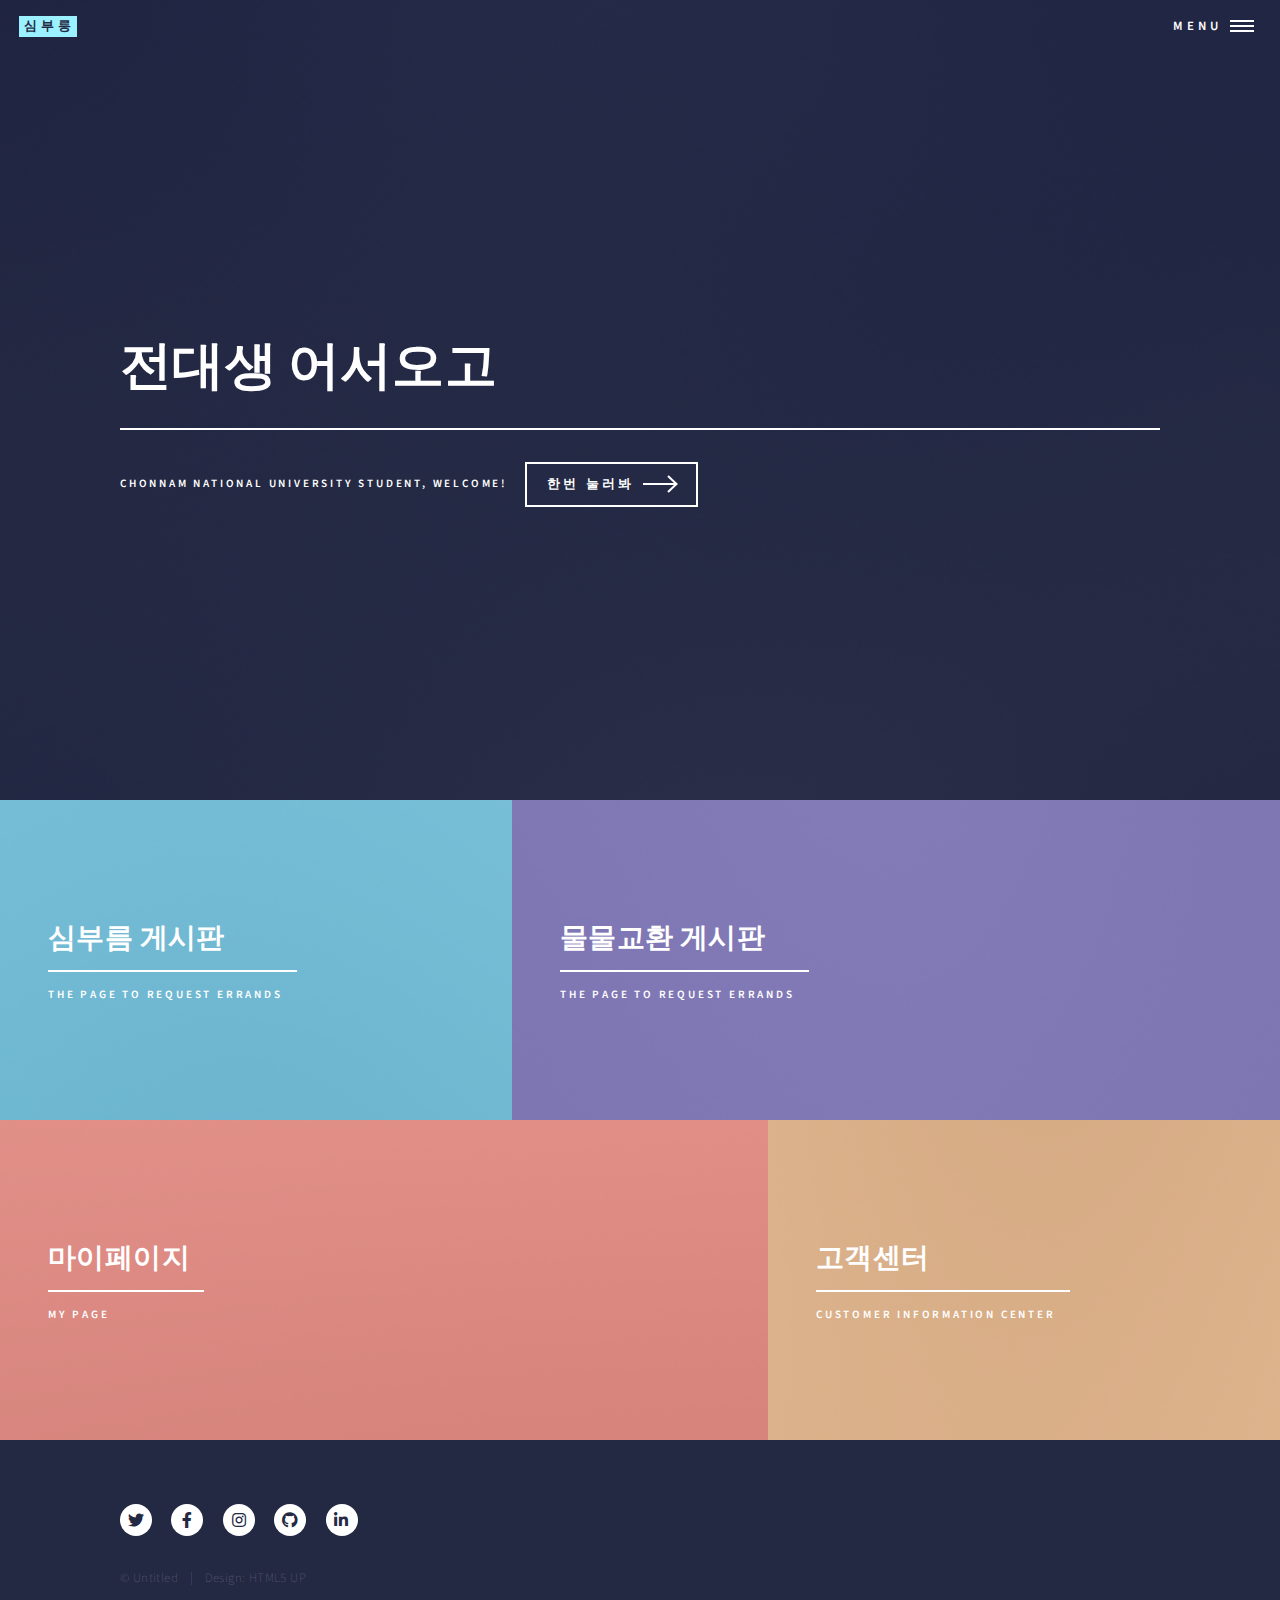
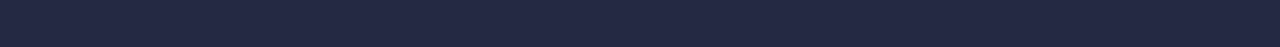
==== commit a328a714: "번역추가" ====
--- a/deliveryService/src/main/webapp/index.html
+++ b/deliveryService/src/main/webapp/index.html
@@ -47,7 +47,7 @@
 								<h1>전대생 어서오고</h1>
 							</header>
 							<div class="content">
-								<p>영어 소개 글</p>
+								<p>Chonnam National University Student, Welcome!</p>
 								<ul class="actions">
 									<li><a href="#one" class="button next scrolly">한번 눌러봐</a></li>
 								</ul>
@@ -66,7 +66,7 @@
 									</span>
 									<header class="major">
 										<h3><a href="deliveryBoard.html" class="link">심부름 게시판</a></h3>
-										<p>영어 적는 칸</p>
+										<p>The page to request errands</p>
 									</header>
 								</article>
 								<article>
@@ -75,7 +75,7 @@
 									</span>
 									<header class="major">
 										<h3><a href="Exchange.html" class="link">물물교환 게시판</a></h3>
-										<p>feugiat amet tempus</p>
+										<p>The page to Request Errands</p>
 									</header>
 								</article>
 								<article>
@@ -84,7 +84,7 @@
 									</span>
 									<header class="major">
 										<h3><a href="myPage.html" class="link">마이페이지</a></h3>
-										<p>Lorem etiam nullam</p>
+										<p>My Page</p>
 									</header>
 								</article>
 								<article>
@@ -93,7 +93,7 @@
 									</span>
 									<header class="major">
 										<h3><a href="callCenter.html" class="link">고객센터</a></h3>
-										<p>Nisl sed aliquam</p>
+										<p>Customer information center</p>
 									</header>
 								</article>
 								<!--  <article>
--- a/deliveryService/src/main/webapp/assets/css/deliverymain.css
+++ b/deliveryService/src/main/webapp/assets/css/deliverymain.css
@@ -120,7 +120,8 @@
 /* Type */
 
 	body, input, select, textarea {
-		color: #ffffff;
+		/*color: #ffffff;*/
+		color: #fff; /*�������°� */
 		font-family: "Source Sans Pro", Helvetica, sans-serif;
 		font-size: 17pt;
 		font-weight: 300;
@@ -185,7 +186,8 @@
 	}
 
 	h1, h2, h3, h4, h5, h6 {
-		color: #ffffff;
+		/*color: #ffffff;*/
+		color: #fff; /*����� ����� �۾�*/
 		font-weight: 600;
 		line-height: 1.65;
 		margin: 0 0 1em 0;
@@ -1790,7 +1792,8 @@
 
 			header.major > :first-child:after {
 				content: '';
-				background-color: #ffffff;
+				/*background-color: #fff;*/
+				background-color: #fff;/*������*/
 				display: block;
 				height: 2px;
 				margin: 0.325em 0 0.5em 0;
@@ -2522,8 +2525,10 @@
 		background-color: transparent;
 		border: 0;
 		border-radius: 0;
-		box-shadow: inset 0 0 0 2px #ffffff;
-		color: #ffffff;
+		box-shadow: inset 0 0 0 2px #fff; /* 2528, 2529 ��ư �ڽ� , ���� �� */
+		color: #fff;
+		/*box-shadow: inset 0 0 0 2px black;
+		color: black;*/
 		cursor: pointer;
 		display: inline-block;
 		font-size: 0.8em;
@@ -2549,6 +2554,9 @@
 		.button:active {
 			box-shadow: inset 0 0 0 2px #9bf1ff;
 			color: #9bf1ff;
+			/*box-shadow: inset 0 0 0 2px #008080;
+			color: #008080;*/
+			/*���콺 �ø��� �ϴû� ���ϴ� ����*/
 		}
 
 		input[type="submit"]:active,
@@ -2644,6 +2652,7 @@
 			button.next:after,
 			.button.next:after {
 				background-image: url("data:image/svg+xml;charset=utf8,%3Csvg xmlns='http://www.w3.org/2000/svg' xmlns:xlink='http://www.w3.org/1999/xlink' width='36px' height='24px' viewBox='0 0 36 24' zoomAndPan='disable'%3E%3Cstyle%3Eline %7B stroke: %239bf1ff%3B stroke-width: 2px%3B %7D%3C/style%3E%3Cline x1='0' y1='12' x2='34' y2='12' /%3E%3Cline x1='25' y1='4' x2='34' y2='12.5' /%3E%3Cline x1='25' y1='20' x2='34' y2='11.5' /%3E%3C/svg%3E");
+				/*���� ȭ��ǥ �̹��� */
 				opacity: 0;
 				z-index: 1;
 			}
@@ -3119,6 +3128,8 @@
 		display: -webkit-flex;
 		display: -ms-flex;
 		display: flex;
+		/*background-color: #2a2f4a;*/
+		/*ž �޴���*/
 		background-color: #2a2f4a;
 		box-shadow: 0 0 0.25em 0 rgba(0, 0, 0, 0.15);
 		cursor: default;
@@ -3386,6 +3397,8 @@
 		-ms-align-items: center;
 		align-items: center;
 		background-image: url("../../images/banner.jpg");
+		/*��� �̹��� */
+		/*background-color:#fff;*/
 		display: -moz-flex;
 		display: -webkit-flex;
 		display: -ms-flex;
@@ -3416,6 +3429,8 @@
 			transition-delay: 0.75s;
 			pointer-events: none;
 			background-color: #242943;
+			/*��� Ŀ���� */
+			/*background-color: #fbf7f2;*/
 			content: '';
 			display: block;
 			height: 100%;
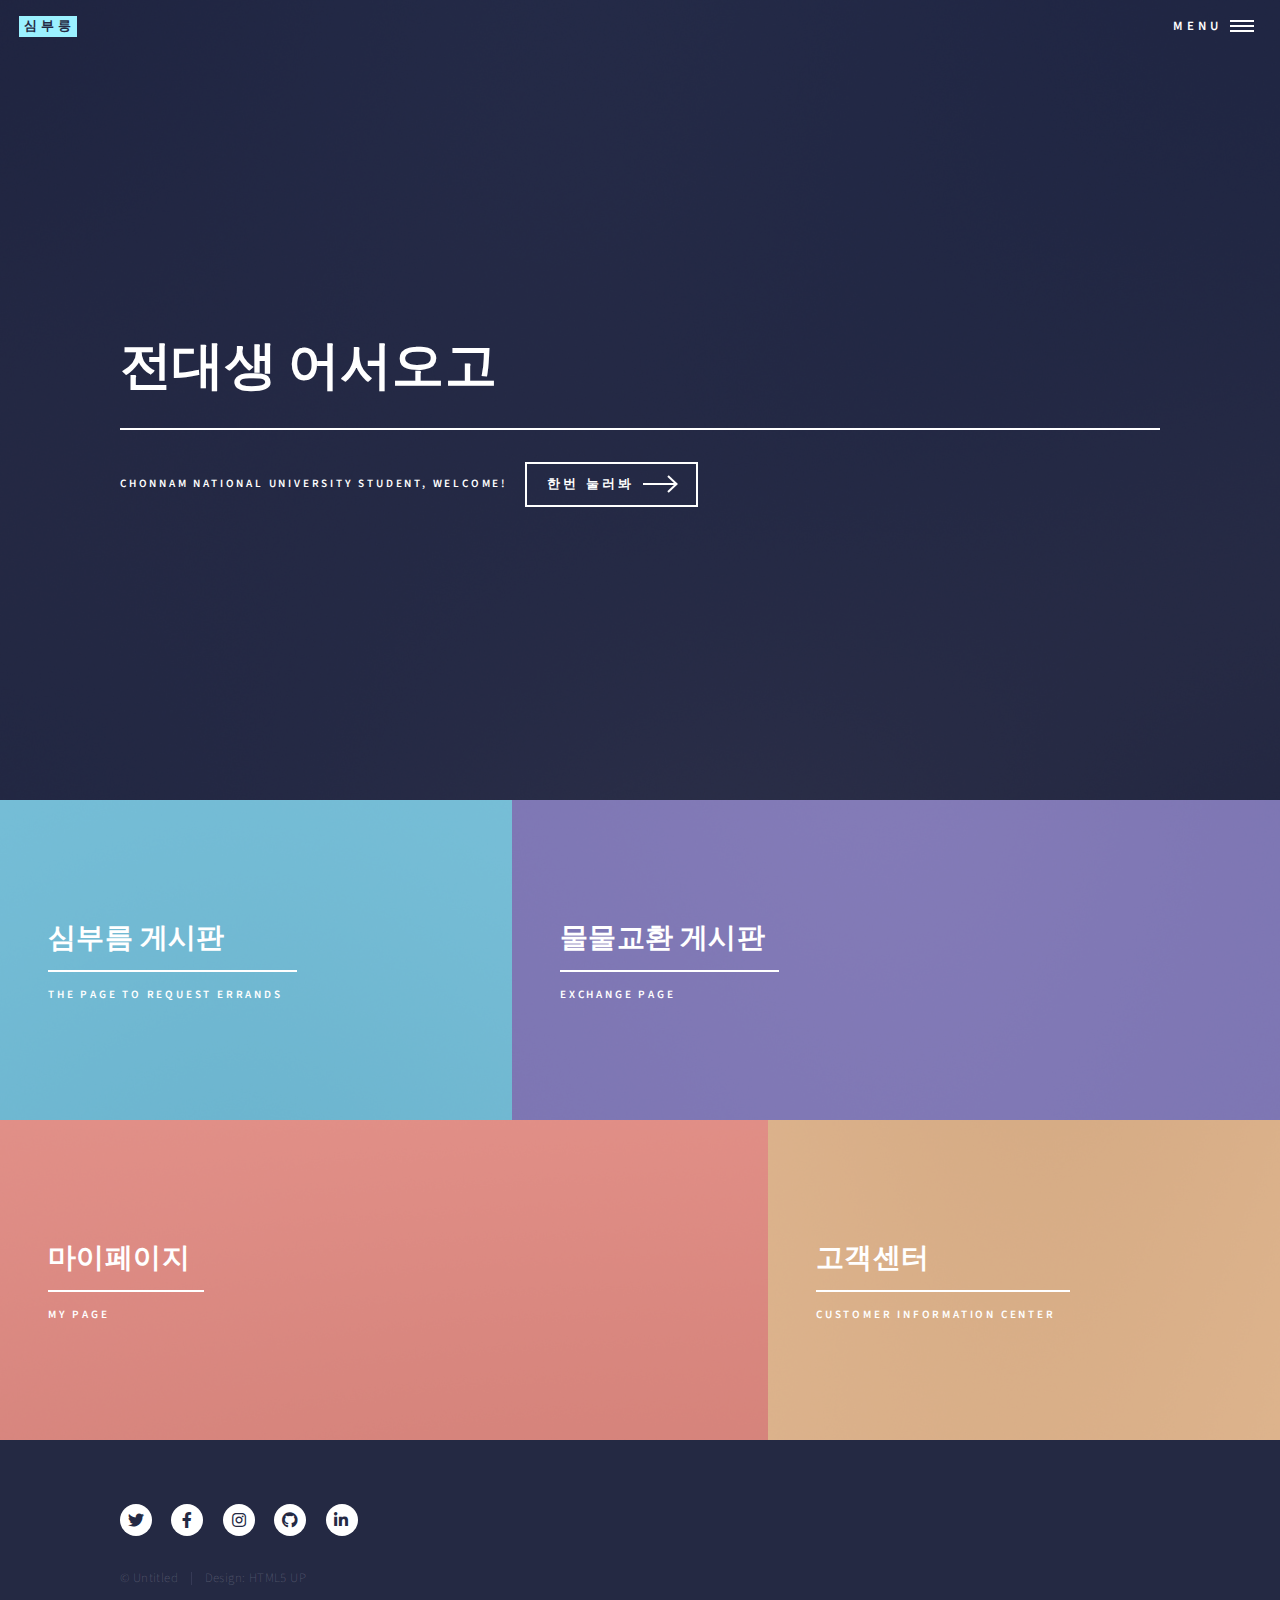
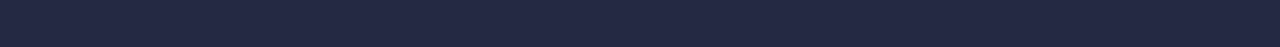
==== commit c4f06675: "영어 수정" ====
--- a/deliveryService/src/main/webapp/index.html
+++ b/deliveryService/src/main/webapp/index.html
@@ -75,7 +75,7 @@
 									</span>
 									<header class="major">
 										<h3><a href="Exchange.html" class="link">물물교환 게시판</a></h3>
-										<p>The page to Request Errands</p>
+										<p>Exchange page</p>
 									</header>
 								</article>
 								<article>
--- a/deliveryService/src/main/webapp/assets/css/deliverymain.css
+++ b/deliveryService/src/main/webapp/assets/css/deliverymain.css
@@ -2541,6 +2541,7 @@
 		text-decoration: none;
 		text-transform: uppercase;
 		white-space: nowrap;
+		position: relative; left: auto; 
 	}
 
 		input[type="submit"]:hover, input[type="submit"]:active,
@@ -3970,4 +3971,111 @@
 			transform: none;
 			opacity: 1;
 			visibility: visible;
-		}+		}
+		
+	/* foto */
+  
+	* {margin:0;padding:0;box-sizing:border-box;
+        position: relative; }
+        ul, li {list-style:none;}
+        
+        [name="slide"] {display:none;}
+        .slidebox {max-width:500px;width:100%;margin:0 auto;text-align:center;}
+        .slidebox img {max-width:50%;}
+        .slidebox .slidelist {
+            white-space:nowrap;
+            font-size:20px;
+            overflow:hidden;
+        }
+        .slidebox .slideitem {
+            position:relative;
+            display:inline-block;
+            vertical-align:middle;
+            width:100%;
+            transition:all .35s;
+        }
+        .slidebox .slideitem label {
+            position:absolute;
+            z-index:1;
+            top:50%;
+            transform:translateY(-50%);
+            padding:20px;
+            border-radius:50%;
+            cursor:pointer;
+        }
+        label.left {
+            left:20px;
+            background-color:#5F5F5F;
+            background-image:url('./img/left-arrow.png');
+            background-position:center center;
+            background-size:50%;
+            background-repeat:no-repeat;
+        }
+        label.right {
+            right:20px;
+            background-color:#5F5F5F;
+            background-image:url('./img/right-arrow.png');
+            background-position:center center;
+            background-size:50%;
+            background-repeat:no-repeat;
+        }
+        
+        /* ����¡ ��Ÿ�� */
+        .paginglist {text-align:center;padding:30px 0;}
+        .paginglist > li {display:inline-block;vertical-align:middle;margin:0 10px;}
+        .paginglist > li > label {display:block;padding:10px 30px;border-radius:10px;background:#ccc;cursor:pointer;}
+        .paginglist > li:hover > label {background:#333;}
+        
+        [id="slide01"]:checked ~ .slidelist .slideitem {transform:translateX(0);animation:slide01 20s infinite;}
+        [id="slide02"]:checked ~ .slidelist .slideitem {transform:translateX(-100%);animation:slide02 20s infinite;}
+        [id="slide03"]:checked ~ .slidelist .slideitem {transform:translateX(-200%);animation:slide03 20s infinite;}
+        [id="slide04"]:checked ~ .slidelist .slideitem {transform:translateX(-300%);animation:slide04 20s infinite;}
+        
+        @keyframes slide01 {
+            0% {left:0%;}
+            23% {left:0%;}
+            25% {left:-100%;}
+            48% {left:-100%;}
+            50% {left:-200%;}
+            73% {left:-200%;}
+            75% {left:-300%;}
+            98% {left:-300%;}
+            100% {left:0%;}
+        }
+        @keyframes slide02 {
+            0% {left:0%;}
+            23% {left:0%;}
+            25% {left:-100%;}
+            48% {left:-100%;}
+            50% {left:-200%;}
+            73% {left:-200%;}
+            75% {left:100%;}
+            98% {left:100%;}
+            100% {left:0%;}
+        }
+        @keyframes slide03 {
+            0% {left:0%;}
+            23% {left:0%;}
+            25% {left:-100%;}
+            48% {left:-100%;}
+            50% {left:200%;}
+            73% {left:200%;}
+            75% {left:100%;}
+            98% {left:100%;}
+            100% {left:0%;}
+        }
+        @keyframes slide04 {
+            0% {left:0%;}
+            23% {left:0%;}
+            25% {left:300%;}
+            48% {left:300%;}
+            50% {left:200%;}
+            73% {left:200%;}
+            75% {left:100%;}
+            98% {left:100%;}
+            100% {left:0%;}
+        }
+        
+       
+    
+}		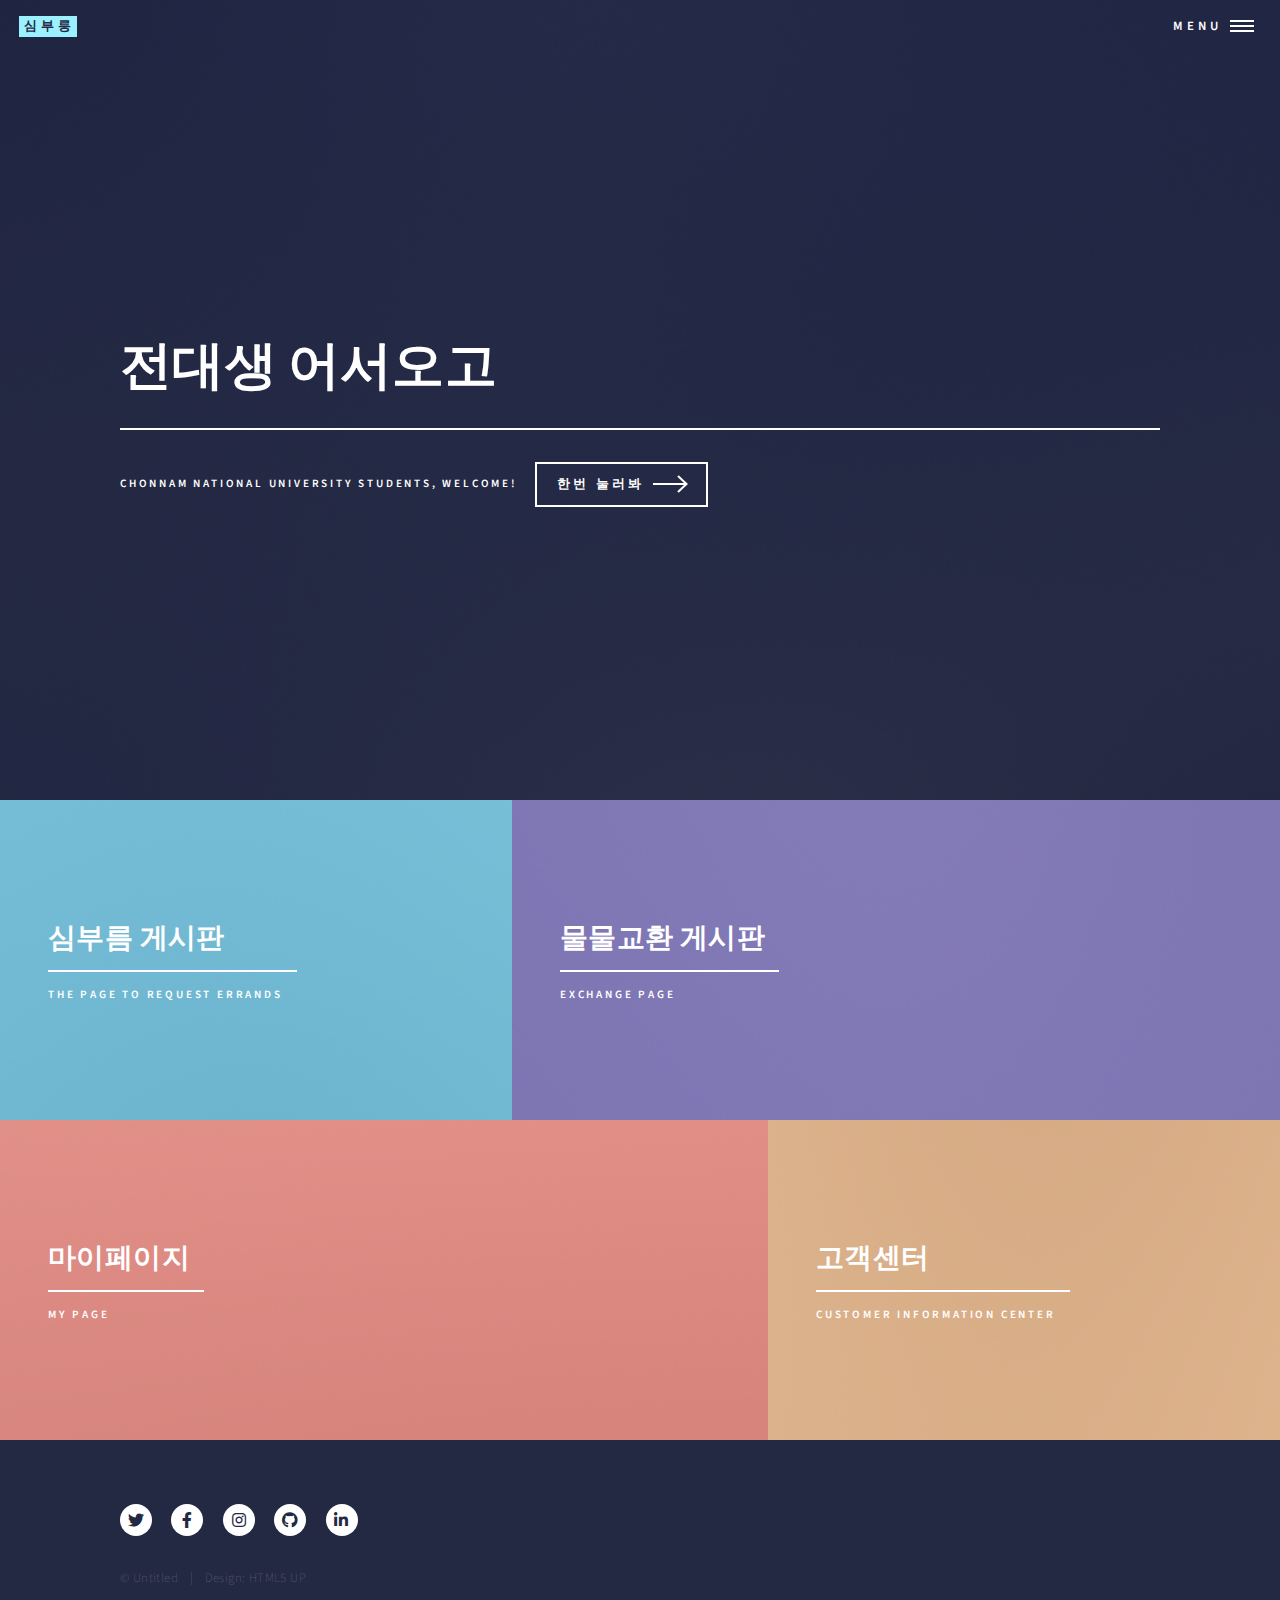
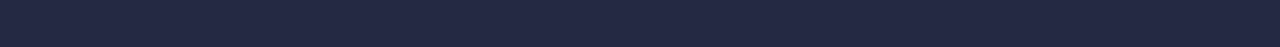
==== commit ffa9f82f: "물물교환 a태그 수정" ====
--- a/deliveryService/src/main/webapp/index.html
+++ b/deliveryService/src/main/webapp/index.html
@@ -47,7 +47,7 @@
 								<h1>전대생 어서오고</h1>
 							</header>
 							<div class="content">
-								<p>Chonnam National University Student, Welcome!</p>
+								<p>Chonnam National University Students, Welcome!</p>
 								<ul class="actions">
 									<li><a href="#one" class="button next scrolly">한번 눌러봐</a></li>
 								</ul>
--- a/deliveryService/src/main/webapp/assets/css/deliverymain.css
+++ b/deliveryService/src/main/webapp/assets/css/deliverymain.css
@@ -2405,10 +2405,10 @@
 				text-align: center;
 			}
 
-				ul.pagination li > .page.active {
+				/*ul.pagination li > .page.active {
 					background-color: #ffffff;
 					color: #242943;
-				}
+				}*/
 
 					ul.pagination li > .page.active:hover {
 						background-color: #9bf1ff;
